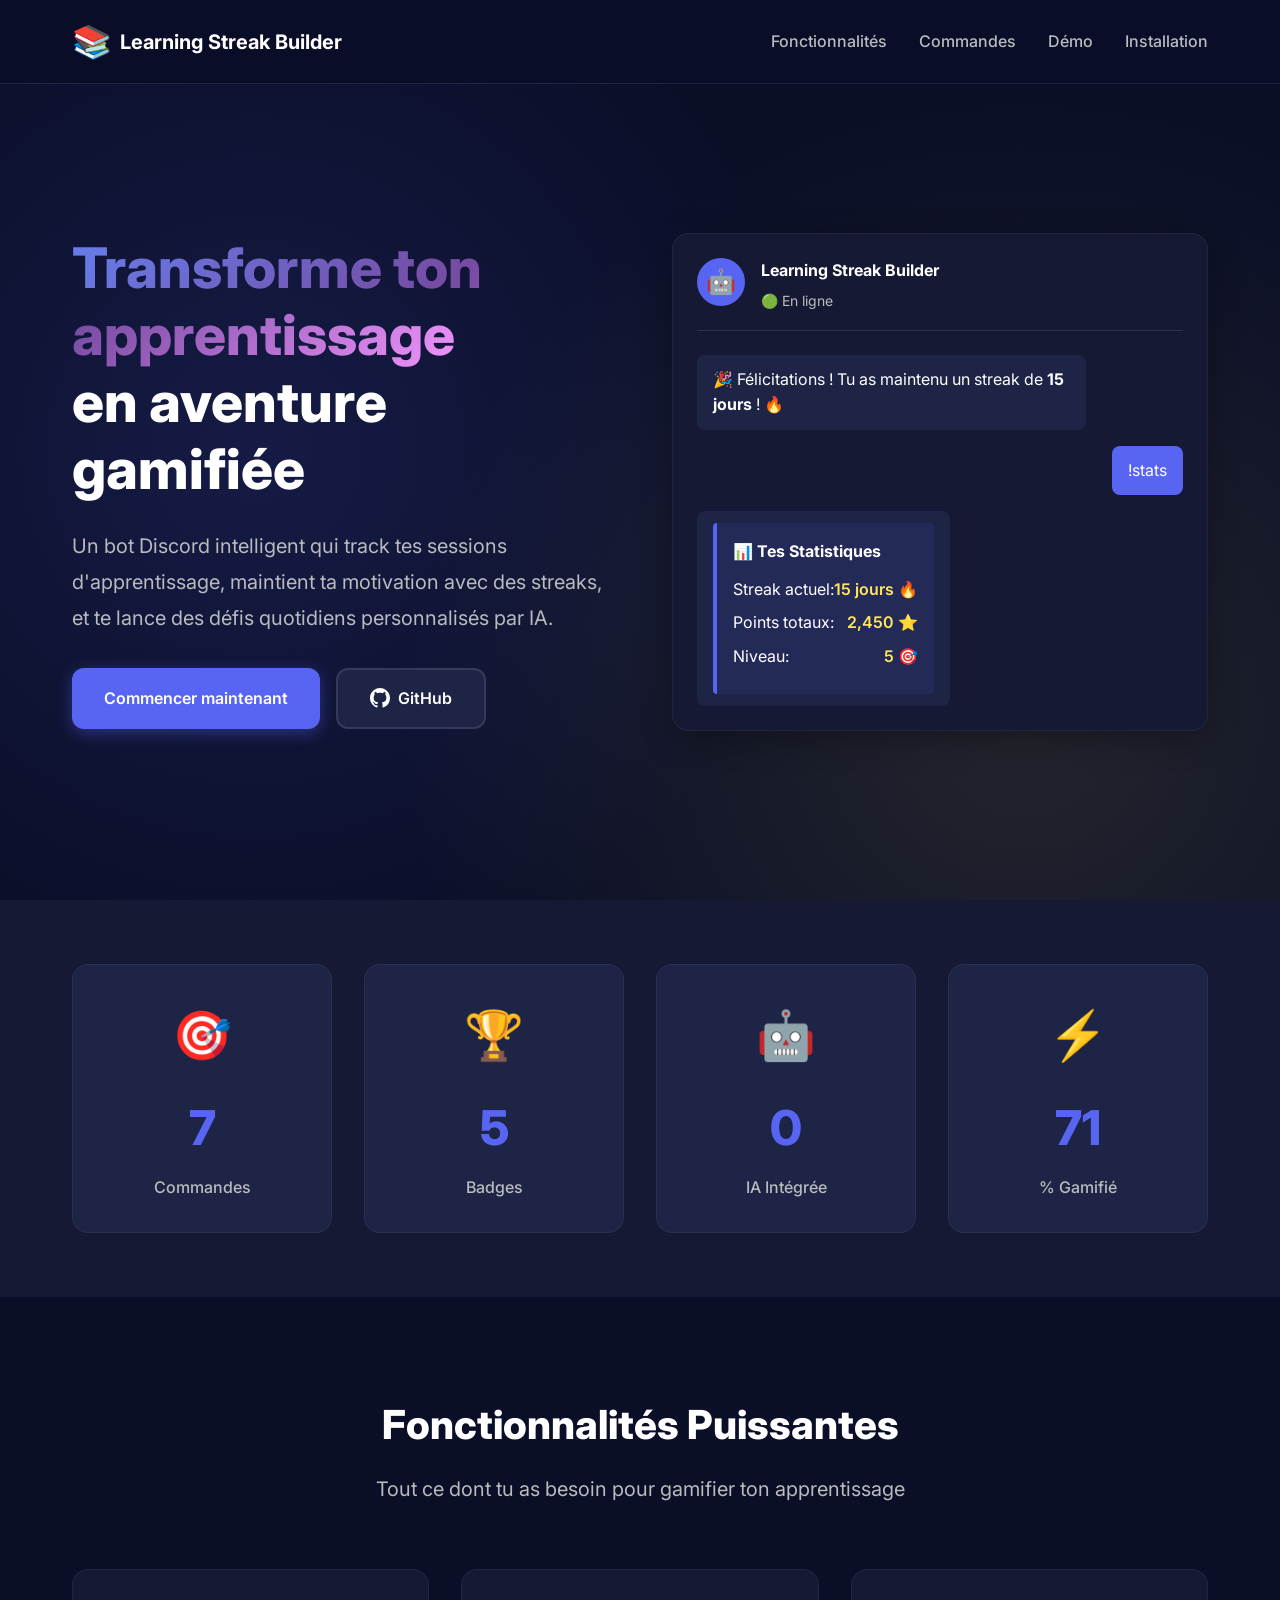
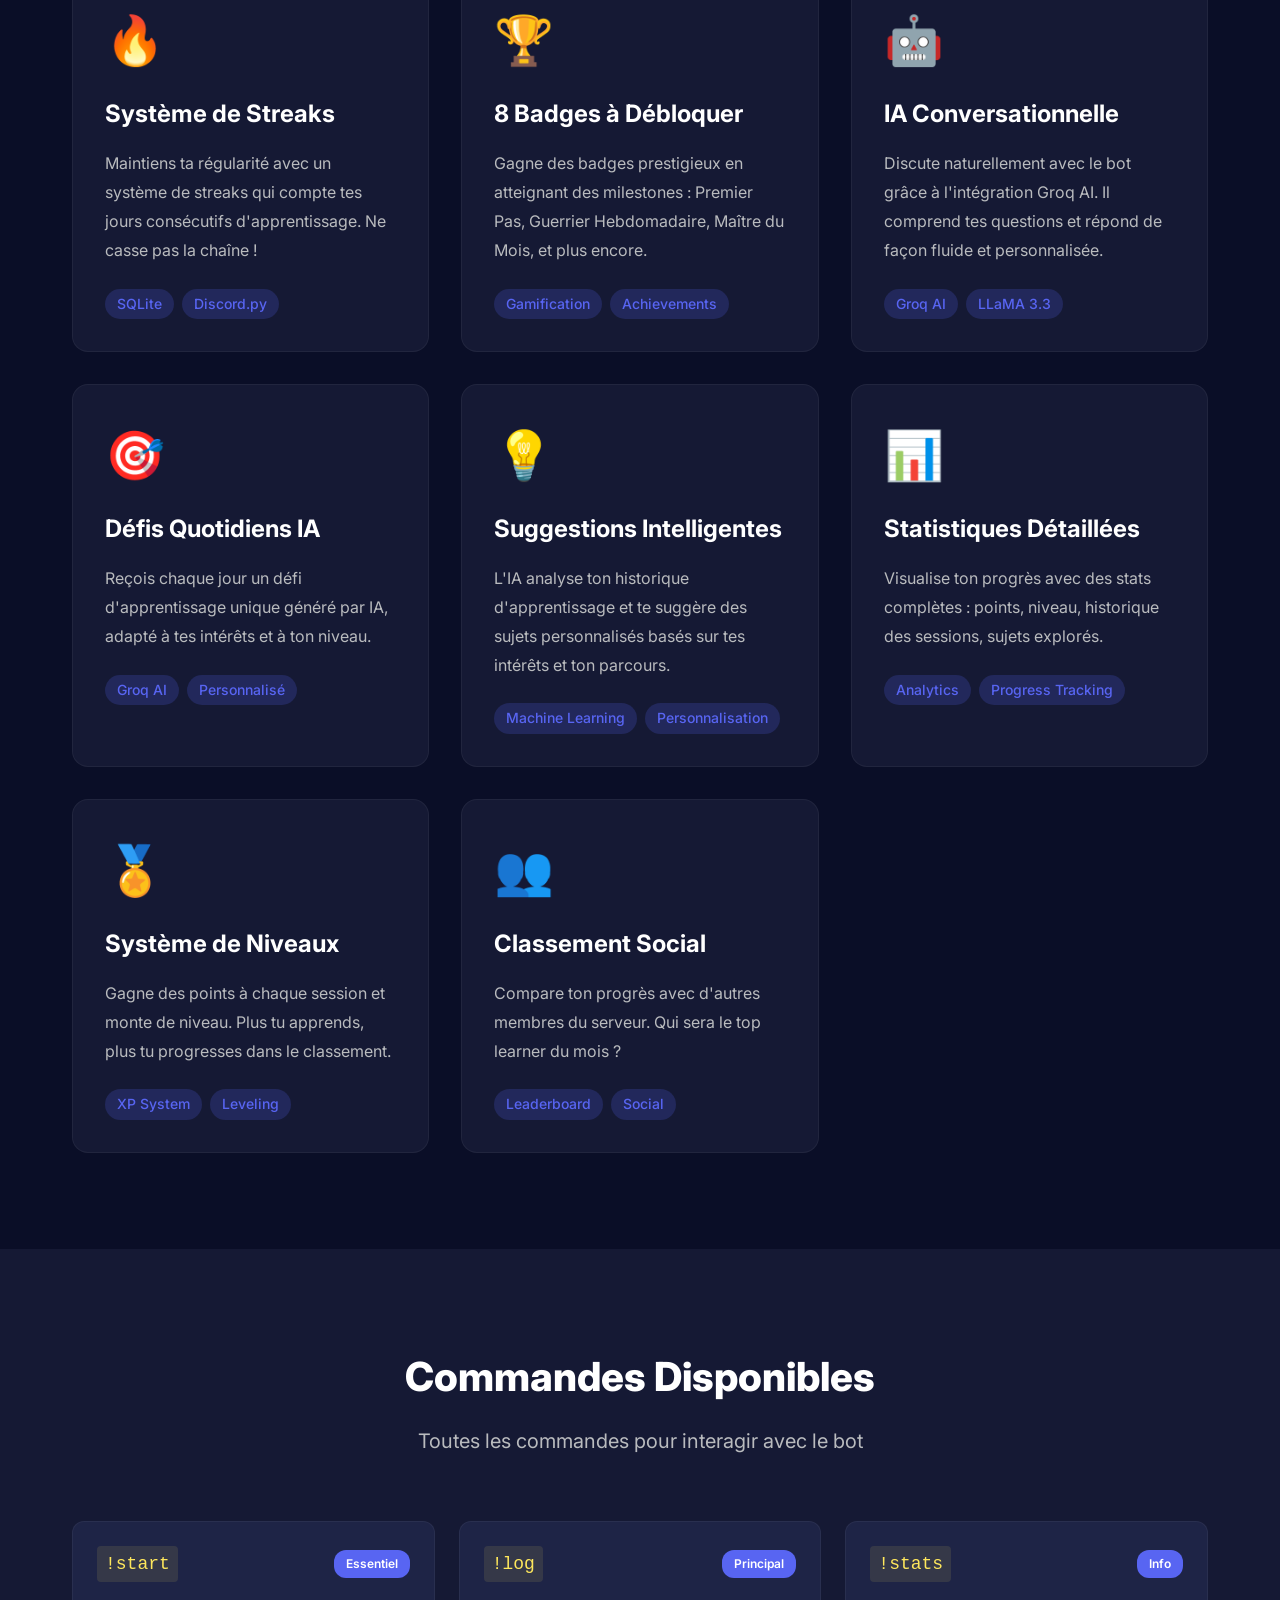
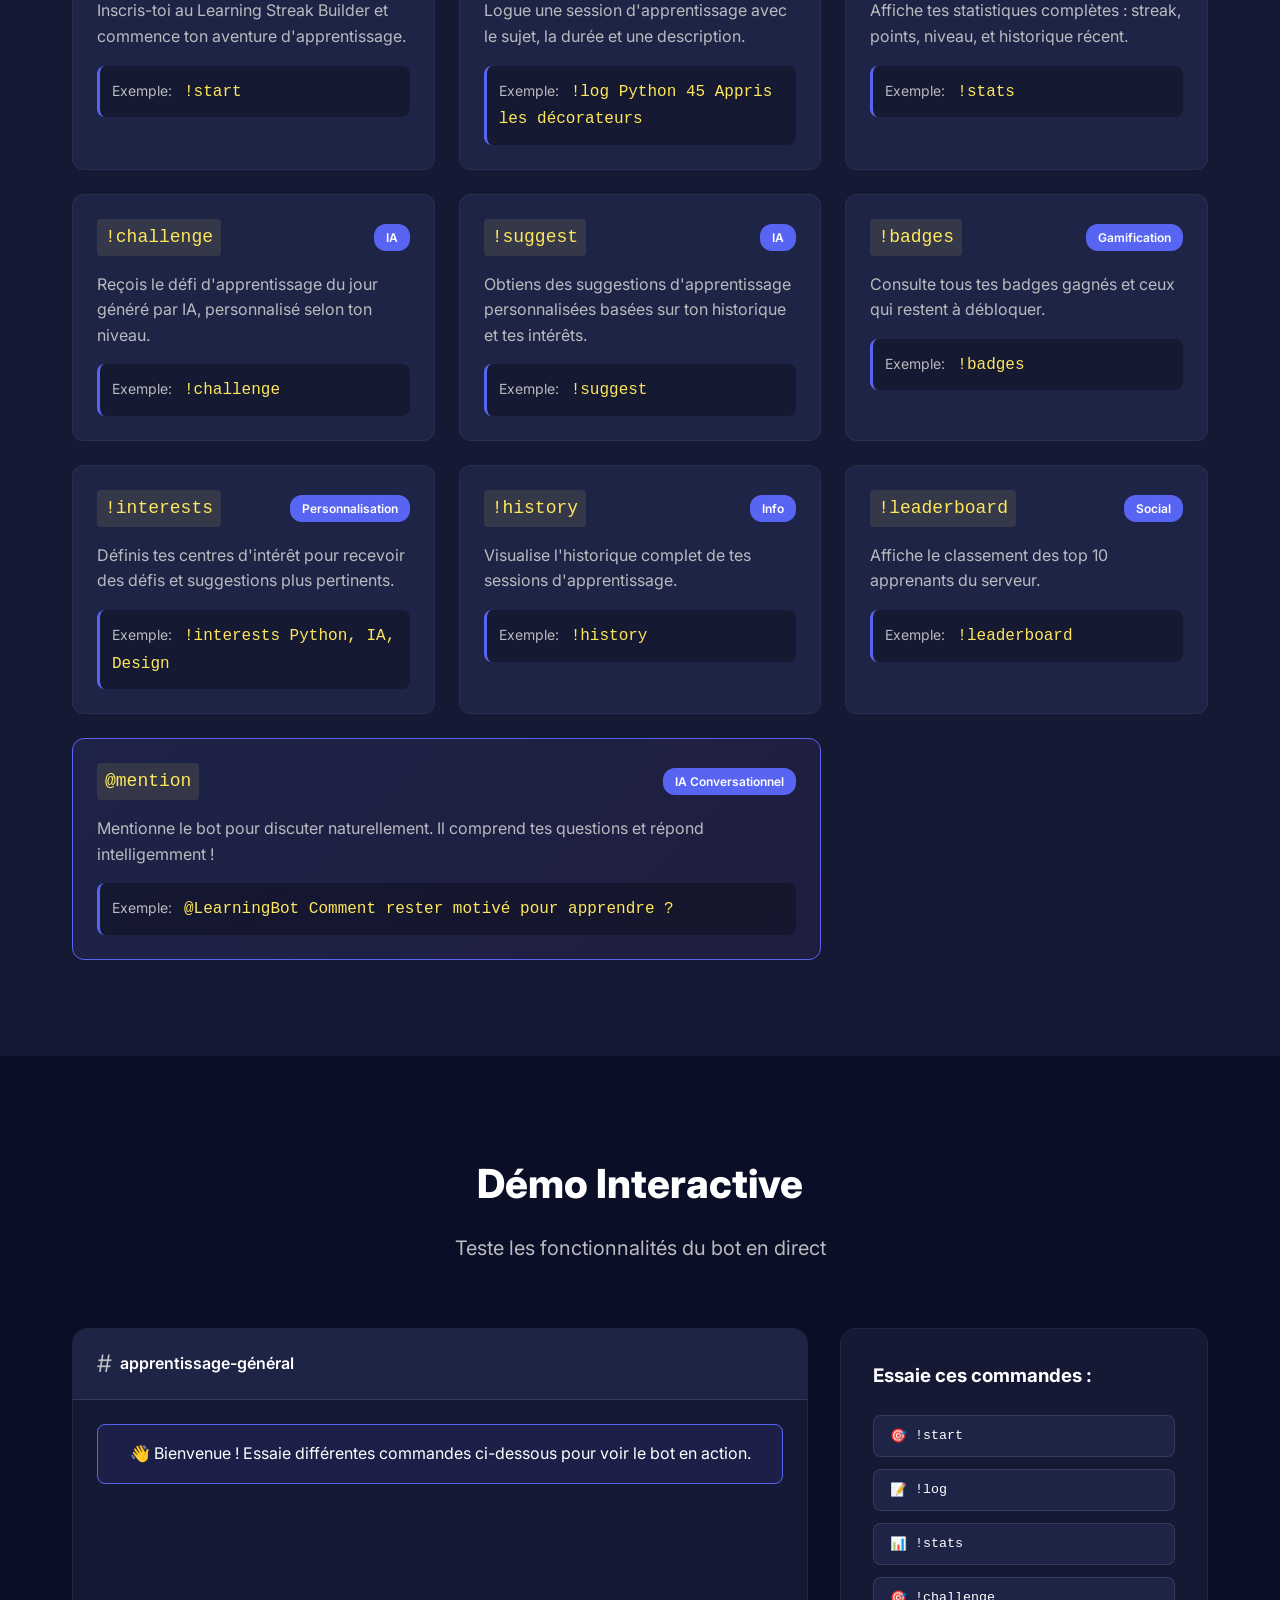
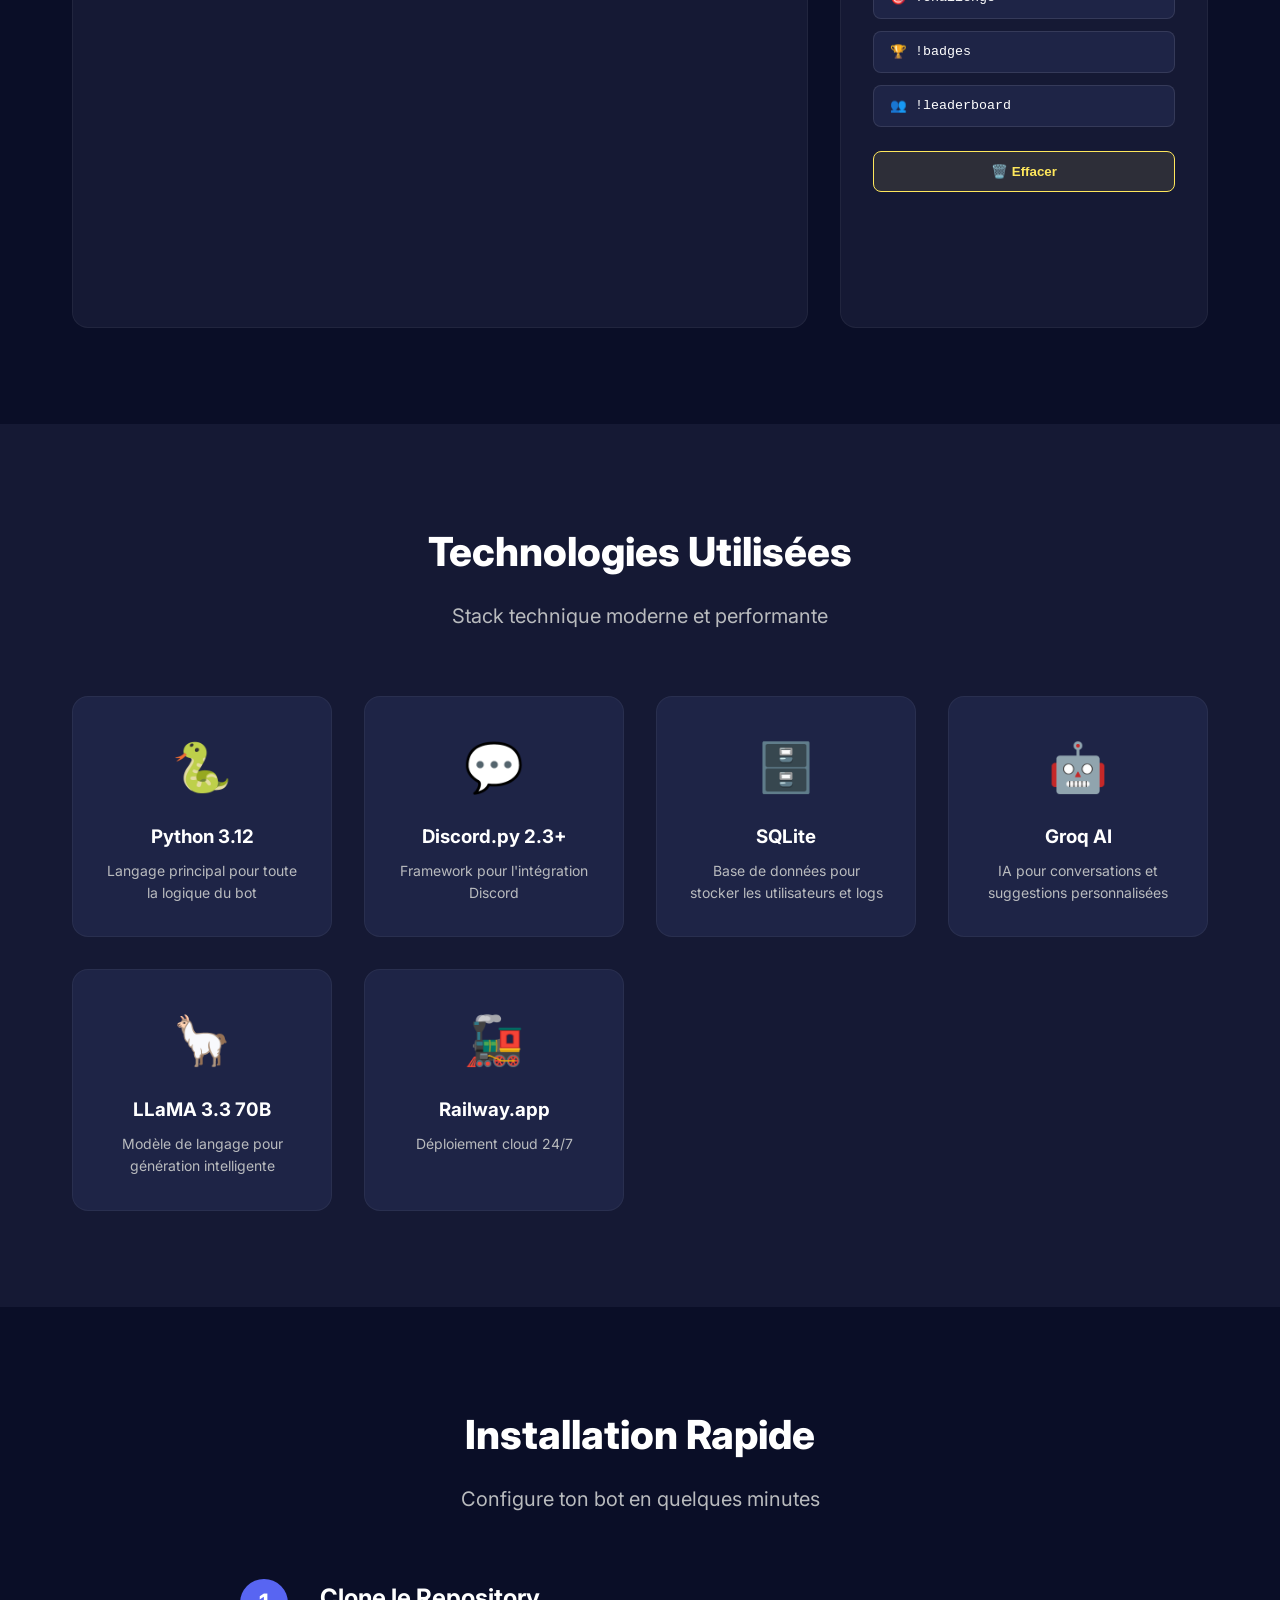
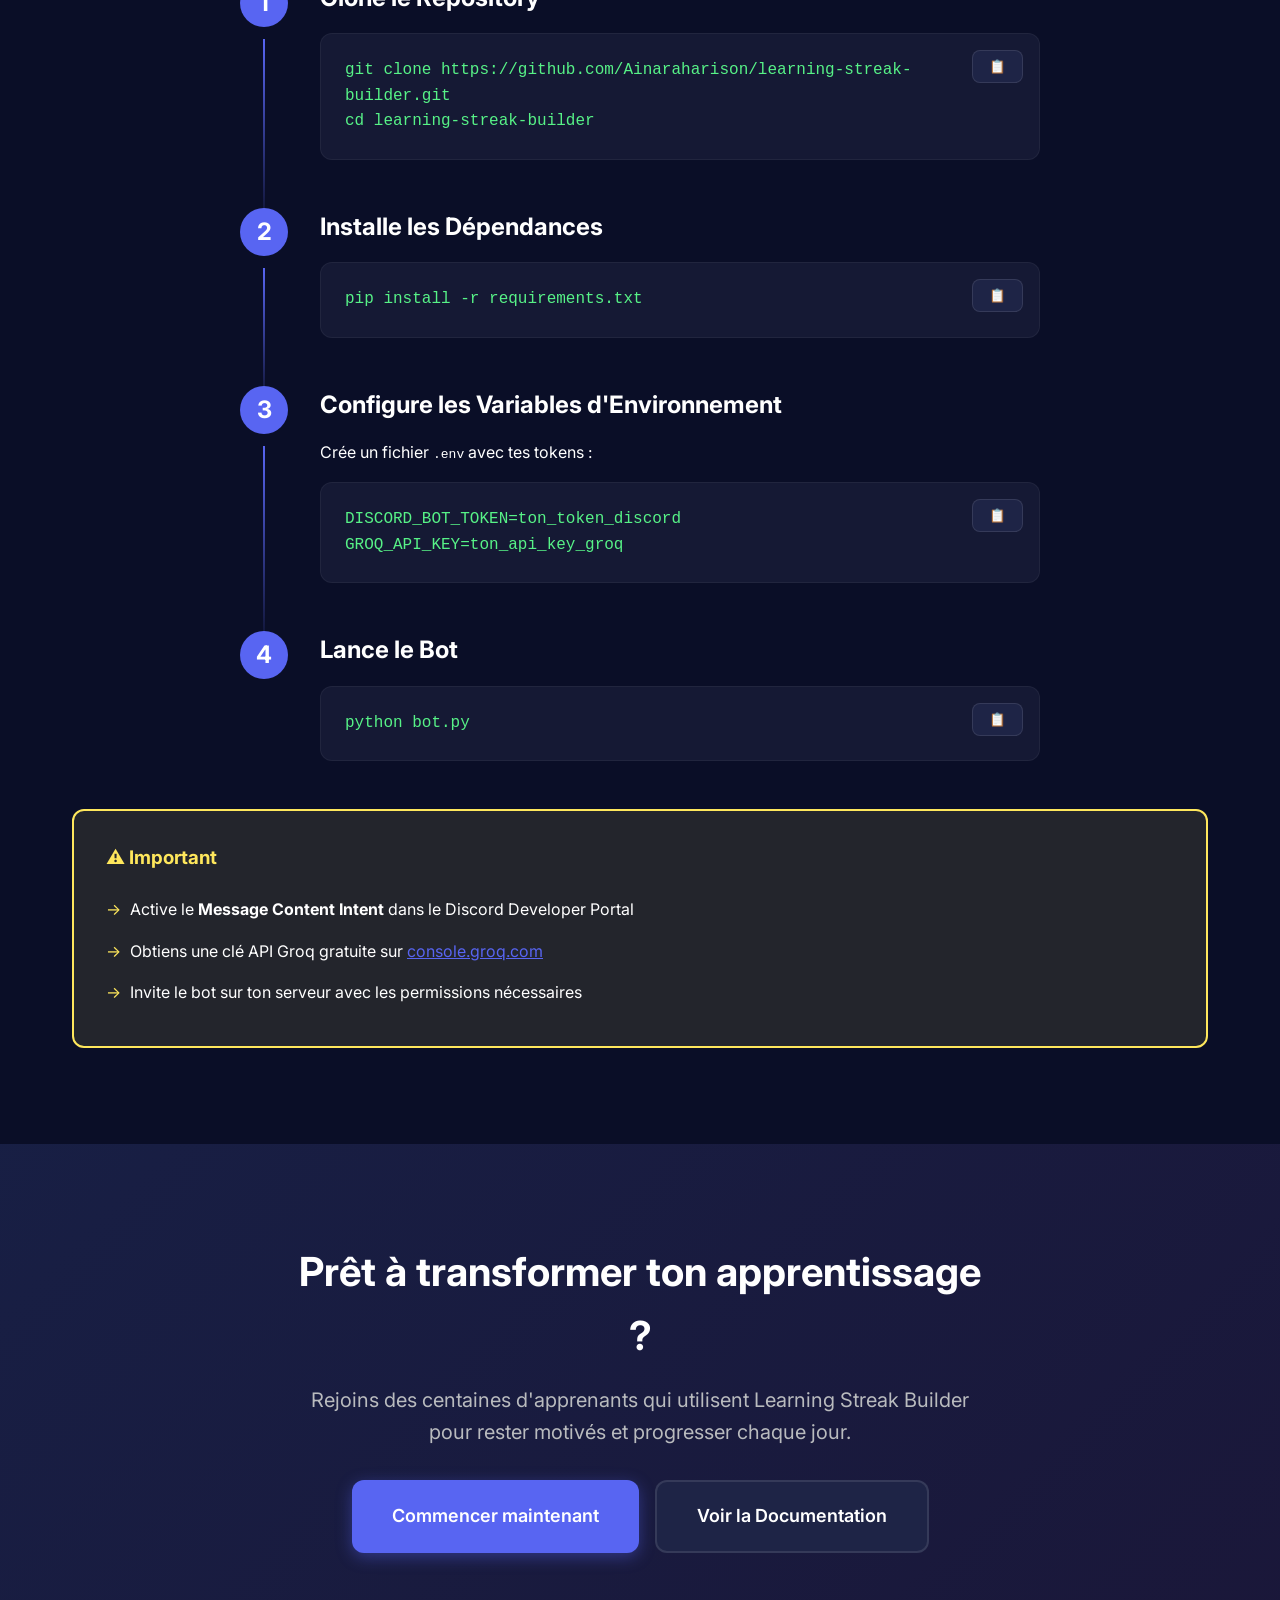
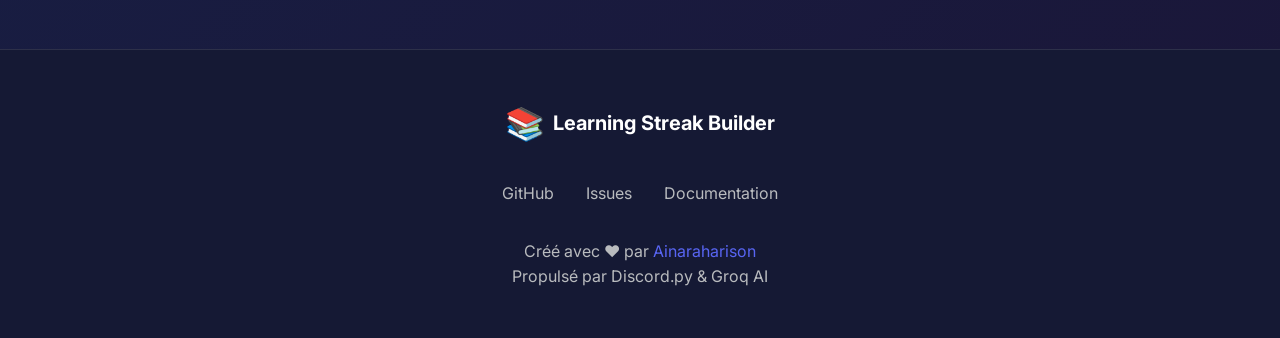
==== website/index.html @ 56025b4c "Add website showcase for Learning Streak Builder bot" ====
<!DOCTYPE html>
<html lang="fr">
<head>
    <meta charset="UTF-8">
    <meta name="viewport" content="width=device-width, initial-scale=1.0">
    <title>Learning Streak Builder - Bot Discord</title>
    <link rel="stylesheet" href="styles.css">
    <link rel="preconnect" href="https://fonts.googleapis.com">
    <link rel="preconnect" href="https://fonts.gstatic.com" crossorigin>
    <link href="https://fonts.googleapis.com/css2?family=Inter:wght@300;400;600;700;800&display=swap" rel="stylesheet">
</head>
<body>
    <!-- Navigation -->
    <nav class="navbar">
        <div class="container">
            <div class="nav-brand">
                <span class="logo">📚</span>
                <span class="brand-name">Learning Streak Builder</span>
            </div>
            <ul class="nav-links">
                <li><a href="#features">Fonctionnalités</a></li>
                <li><a href="#commands">Commandes</a></li>
                <li><a href="#demo">Démo</a></li>
                <li><a href="#setup">Installation</a></li>
            </ul>
        </div>
    </nav>

    <!-- Hero Section -->
    <section class="hero">
        <div class="container">
            <div class="hero-content">
                <h1 class="hero-title">
                    <span class="gradient-text">Transforme ton apprentissage</span>
                    <br>en aventure gamifiée
                </h1>
                <p class="hero-description">
                    Un bot Discord intelligent qui track tes sessions d'apprentissage, 
                    maintient ta motivation avec des streaks, et te lance des défis quotidiens personnalisés par IA.
                </p>
                <div class="hero-buttons">
                    <a href="#setup" class="btn btn-primary">Commencer maintenant</a>
                    <a href="https://github.com/Ainaraharison/learning-streak-builder" target="_blank" class="btn btn-secondary">
                        <svg width="20" height="20" viewBox="0 0 24 24" fill="currentColor">
                            <path d="M12 0C5.37 0 0 5.37 0 12c0 5.31 3.435 9.795 8.205 11.385.6.105.825-.255.825-.57 0-.285-.015-1.23-.015-2.235-3.015.555-3.795-.735-4.035-1.41-.135-.345-.72-1.41-1.23-1.695-.42-.225-1.02-.78-.015-.795.945-.015 1.62.87 1.845 1.23 1.08 1.815 2.805 1.305 3.495.99.105-.78.42-1.305.765-1.605-2.67-.3-5.46-1.335-5.46-5.925 0-1.305.465-2.385 1.23-3.225-.12-.3-.54-1.53.12-3.18 0 0 1.005-.315 3.3 1.23.96-.27 1.98-.405 3-.405s2.04.135 3 .405c2.295-1.56 3.3-1.23 3.3-1.23.66 1.65.24 2.88.12 3.18.765.84 1.23 1.905 1.23 3.225 0 4.605-2.805 5.625-5.475 5.925.435.375.81 1.095.81 2.22 0 1.605-.015 2.895-.015 3.3 0 .315.225.69.825.57A12.02 12.02 0 0024 12c0-6.63-5.37-12-12-12z"/>
                        </svg>
                        GitHub
                    </a>
                </div>
            </div>
            <div class="hero-visual">
                <div class="discord-card">
                    <div class="card-header">
                        <div class="bot-avatar">🤖</div>
                        <div class="bot-info">
                            <h3>Learning Streak Builder</h3>
                            <span class="status">🟢 En ligne</span>
                        </div>
                    </div>
                    <div class="card-body">
                        <div class="message bot-message">
                            <p>🎉 Félicitations ! Tu as maintenu un streak de <strong>15 jours</strong> ! 🔥</p>
                        </div>
                        <div class="message user-message">
                            <p>!stats</p>
                        </div>
                        <div class="message bot-message">
                            <div class="stats-embed">
                                <h4>📊 Tes Statistiques</h4>
                                <div class="stat-row">
                                    <span>Streak actuel:</span>
                                    <span class="stat-value">15 jours 🔥</span>
                                </div>
                                <div class="stat-row">
                                    <span>Points totaux:</span>
                                    <span class="stat-value">2,450 ⭐</span>
                                </div>
                                <div class="stat-row">
                                    <span>Niveau:</span>
                                    <span class="stat-value">5 🎯</span>
                                </div>
                            </div>
                        </div>
                    </div>
                </div>
            </div>
        </div>
    </section>

    <!-- Stats Section -->
    <section class="stats-section">
        <div class="container">
            <div class="stats-grid">
                <div class="stat-card">
                    <div class="stat-icon">🎯</div>
                    <div class="stat-number" data-target="10">0</div>
                    <div class="stat-label">Commandes</div>
                </div>
                <div class="stat-card">
                    <div class="stat-icon">🏆</div>
                    <div class="stat-number" data-target="8">0</div>
                    <div class="stat-label">Badges</div>
                </div>
                <div class="stat-card">
                    <div class="stat-icon">🤖</div>
                    <div class="stat-number" data-target="1">0</div>
                    <div class="stat-label">IA Intégrée</div>
                </div>
                <div class="stat-card">
                    <div class="stat-icon">⚡</div>
                    <div class="stat-number" data-target="100">0</div>
                    <div class="stat-label">% Gamifié</div>
                </div>
            </div>
        </div>
    </section>

    <!-- Features Section -->
    <section id="features" class="features-section">
        <div class="container">
            <div class="section-header">
                <h2 class="section-title">Fonctionnalités Puissantes</h2>
                <p class="section-description">Tout ce dont tu as besoin pour gamifier ton apprentissage</p>
            </div>
            
            <div class="features-grid">
                <div class="feature-card">
                    <div class="feature-icon">🔥</div>
                    <h3>Système de Streaks</h3>
                    <p>Maintiens ta régularité avec un système de streaks qui compte tes jours consécutifs d'apprentissage. Ne casse pas la chaîne !</p>
                    <div class="feature-tech">
                        <span class="tech-badge">SQLite</span>
                        <span class="tech-badge">Discord.py</span>
                    </div>
                </div>

                <div class="feature-card">
                    <div class="feature-icon">🏆</div>
                    <h3>8 Badges à Débloquer</h3>
                    <p>Gagne des badges prestigieux en atteignant des milestones : Premier Pas, Guerrier Hebdomadaire, Maître du Mois, et plus encore.</p>
                    <div class="feature-tech">
                        <span class="tech-badge">Gamification</span>
                        <span class="tech-badge">Achievements</span>
                    </div>
                </div>

                <div class="feature-card">
                    <div class="feature-icon">🤖</div>
                    <h3>IA Conversationnelle</h3>
                    <p>Discute naturellement avec le bot grâce à l'intégration Groq AI. Il comprend tes questions et répond de façon fluide et personnalisée.</p>
                    <div class="feature-tech">
                        <span class="tech-badge">Groq AI</span>
                        <span class="tech-badge">LLaMA 3.3</span>
                    </div>
                </div>

                <div class="feature-card">
                    <div class="feature-icon">🎯</div>
                    <h3>Défis Quotidiens IA</h3>
                    <p>Reçois chaque jour un défi d'apprentissage unique généré par IA, adapté à tes intérêts et à ton niveau.</p>
                    <div class="feature-tech">
                        <span class="tech-badge">Groq AI</span>
                        <span class="tech-badge">Personnalisé</span>
                    </div>
                </div>

                <div class="feature-card">
                    <div class="feature-icon">💡</div>
                    <h3>Suggestions Intelligentes</h3>
                    <p>L'IA analyse ton historique d'apprentissage et te suggère des sujets personnalisés basés sur tes intérêts et ton parcours.</p>
                    <div class="feature-tech">
                        <span class="tech-badge">Machine Learning</span>
                        <span class="tech-badge">Personnalisation</span>
                    </div>
                </div>

                <div class="feature-card">
                    <div class="feature-icon">📊</div>
                    <h3>Statistiques Détaillées</h3>
                    <p>Visualise ton progrès avec des stats complètes : points, niveau, historique des sessions, sujets explorés.</p>
                    <div class="feature-tech">
                        <span class="tech-badge">Analytics</span>
                        <span class="tech-badge">Progress Tracking</span>
                    </div>
                </div>

                <div class="feature-card">
                    <div class="feature-icon">🏅</div>
                    <h3>Système de Niveaux</h3>
                    <p>Gagne des points à chaque session et monte de niveau. Plus tu apprends, plus tu progresses dans le classement.</p>
                    <div class="feature-tech">
                        <span class="tech-badge">XP System</span>
                        <span class="tech-badge">Leveling</span>
                    </div>
                </div>

                <div class="feature-card">
                    <div class="feature-icon">👥</div>
                    <h3>Classement Social</h3>
                    <p>Compare ton progrès avec d'autres membres du serveur. Qui sera le top learner du mois ?</p>
                    <div class="feature-tech">
                        <span class="tech-badge">Leaderboard</span>
                        <span class="tech-badge">Social</span>
                    </div>
                </div>
            </div>
        </div>
    </section>

    <!-- Commands Section -->
    <section id="commands" class="commands-section">
        <div class="container">
            <div class="section-header">
                <h2 class="section-title">Commandes Disponibles</h2>
                <p class="section-description">Toutes les commandes pour interagir avec le bot</p>
            </div>

            <div class="commands-grid">
                <div class="command-card">
                    <div class="command-header">
                        <code class="command-name">!start</code>
                        <span class="command-badge">Essentiel</span>
                    </div>
                    <p class="command-description">Inscris-toi au Learning Streak Builder et commence ton aventure d'apprentissage.</p>
                    <div class="command-example">
                        <span class="example-label">Exemple:</span>
                        <code>!start</code>
                    </div>
                </div>

                <div class="command-card">
                    <div class="command-header">
                        <code class="command-name">!log</code>
                        <span class="command-badge">Principal</span>
                    </div>
                    <p class="command-description">Logue une session d'apprentissage avec le sujet, la durée et une description.</p>
                    <div class="command-example">
                        <span class="example-label">Exemple:</span>
                        <code>!log Python 45 Appris les décorateurs</code>
                    </div>
                </div>

                <div class="command-card">
                    <div class="command-header">
                        <code class="command-name">!stats</code>
                        <span class="command-badge">Info</span>
                    </div>
                    <p class="command-description">Affiche tes statistiques complètes : streak, points, niveau, et historique récent.</p>
                    <div class="command-example">
                        <span class="example-label">Exemple:</span>
                        <code>!stats</code>
                    </div>
                </div>

                <div class="command-card">
                    <div class="command-header">
                        <code class="command-name">!challenge</code>
                        <span class="command-badge">IA</span>
                    </div>
                    <p class="command-description">Reçois le défi d'apprentissage du jour généré par IA, personnalisé selon ton niveau.</p>
                    <div class="command-example">
                        <span class="example-label">Exemple:</span>
                        <code>!challenge</code>
                    </div>
                </div>

                <div class="command-card">
                    <div class="command-header">
                        <code class="command-name">!suggest</code>
                        <span class="command-badge">IA</span>
                    </div>
                    <p class="command-description">Obtiens des suggestions d'apprentissage personnalisées basées sur ton historique et tes intérêts.</p>
                    <div class="command-example">
                        <span class="example-label">Exemple:</span>
                        <code>!suggest</code>
                    </div>
                </div>

                <div class="command-card">
                    <div class="command-header">
                        <code class="command-name">!badges</code>
                        <span class="command-badge">Gamification</span>
                    </div>
                    <p class="command-description">Consulte tous tes badges gagnés et ceux qui restent à débloquer.</p>
                    <div class="command-example">
                        <span class="example-label">Exemple:</span>
                        <code>!badges</code>
                    </div>
                </div>

                <div class="command-card">
                    <div class="command-header">
                        <code class="command-name">!interests</code>
                        <span class="command-badge">Personnalisation</span>
                    </div>
                    <p class="command-description">Définis tes centres d'intérêt pour recevoir des défis et suggestions plus pertinents.</p>
                    <div class="command-example">
                        <span class="example-label">Exemple:</span>
                        <code>!interests Python, IA, Design</code>
                    </div>
                </div>

                <div class="command-card">
                    <div class="command-header">
                        <code class="command-name">!history</code>
                        <span class="command-badge">Info</span>
                    </div>
                    <p class="command-description">Visualise l'historique complet de tes sessions d'apprentissage.</p>
                    <div class="command-example">
                        <span class="example-label">Exemple:</span>
                        <code>!history</code>
                    </div>
                </div>

                <div class="command-card">
                    <div class="command-header">
                        <code class="command-name">!leaderboard</code>
                        <span class="command-badge">Social</span>
                    </div>
                    <p class="command-description">Affiche le classement des top 10 apprenants du serveur.</p>
                    <div class="command-example">
                        <span class="example-label">Exemple:</span>
                        <code>!leaderboard</code>
                    </div>
                </div>

                <div class="command-card conversation-card">
                    <div class="command-header">
                        <code class="command-name">@mention</code>
                        <span class="command-badge">IA Conversationnel</span>
                    </div>
                    <p class="command-description">Mentionne le bot pour discuter naturellement. Il comprend tes questions et répond intelligemment !</p>
                    <div class="command-example">
                        <span class="example-label">Exemple:</span>
                        <code>@LearningBot Comment rester motivé pour apprendre ?</code>
                    </div>
                </div>
            </div>
        </div>
    </section>

    <!-- Demo Section -->
    <section id="demo" class="demo-section">
        <div class="container">
            <div class="section-header">
                <h2 class="section-title">Démo Interactive</h2>
                <p class="section-description">Teste les fonctionnalités du bot en direct</p>
            </div>

            <div class="demo-container">
                <div class="demo-chat">
                    <div class="chat-header">
                        <div class="channel-info">
                            <span class="channel-icon">#</span>
                            <span class="channel-name">apprentissage-général</span>
                        </div>
                    </div>
                    <div class="chat-messages" id="chatMessages">
                        <div class="welcome-message">
                            <p>👋 Bienvenue ! Essaie différentes commandes ci-dessous pour voir le bot en action.</p>
                        </div>
                    </div>
                </div>

                <div class="demo-controls">
                    <h3>Essaie ces commandes :</h3>
                    <div class="demo-buttons">
                        <button class="demo-btn" onclick="sendDemoCommand('!start')">
                            <span>🎯</span> !start
                        </button>
                        <button class="demo-btn" onclick="sendDemoCommand('!log Python 30 Appris les classes')">
                            <span>📝</span> !log
                        </button>
                        <button class="demo-btn" onclick="sendDemoCommand('!stats')">
                            <span>📊</span> !stats
                        </button>
                        <button class="demo-btn" onclick="sendDemoCommand('!challenge')">
                            <span>🎯</span> !challenge
                        </button>
                        <button class="demo-btn" onclick="sendDemoCommand('!badges')">
                            <span>🏆</span> !badges
                        </button>
                        <button class="demo-btn" onclick="sendDemoCommand('!leaderboard')">
                            <span>👥</span> !leaderboard
                        </button>
                    </div>
                    <button class="clear-btn" onclick="clearDemo()">🗑️ Effacer</button>
                </div>
            </div>
        </div>
    </section>

    <!-- Tech Stack Section -->
    <section class="tech-section">
        <div class="container">
            <div class="section-header">
                <h2 class="section-title">Technologies Utilisées</h2>
                <p class="section-description">Stack technique moderne et performante</p>
            </div>

            <div class="tech-grid">
                <div class="tech-card">
                    <div class="tech-icon">🐍</div>
                    <h3>Python 3.12</h3>
                    <p>Langage principal pour toute la logique du bot</p>
                </div>

                <div class="tech-card">
                    <div class="tech-icon">💬</div>
                    <h3>Discord.py 2.3+</h3>
                    <p>Framework pour l'intégration Discord</p>
                </div>

                <div class="tech-card">
                    <div class="tech-icon">🗄️</div>
                    <h3>SQLite</h3>
                    <p>Base de données pour stocker les utilisateurs et logs</p>
                </div>

                <div class="tech-card">
                    <div class="tech-icon">🤖</div>
                    <h3>Groq AI</h3>
                    <p>IA pour conversations et suggestions personnalisées</p>
                </div>

                <div class="tech-card">
                    <div class="tech-icon">🦙</div>
                    <h3>LLaMA 3.3 70B</h3>
                    <p>Modèle de langage pour génération intelligente</p>
                </div>

                <div class="tech-card">
                    <div class="tech-icon">🚂</div>
                    <h3>Railway.app</h3>
                    <p>Déploiement cloud 24/7</p>
                </div>
            </div>
        </div>
    </section>

    <!-- Setup Section -->
    <section id="setup" class="setup-section">
        <div class="container">
            <div class="section-header">
                <h2 class="section-title">Installation Rapide</h2>
                <p class="section-description">Configure ton bot en quelques minutes</p>
            </div>

            <div class="setup-steps">
                <div class="step">
                    <div class="step-number">1</div>
                    <div class="step-content">
                        <h3>Clone le Repository</h3>
                        <div class="code-block">
                            <code>git clone https://github.com/Ainaraharison/learning-streak-builder.git
cd learning-streak-builder</code>
                            <button class="copy-btn" onclick="copyCode(this)">📋</button>
                        </div>
                    </div>
                </div>

                <div class="step">
                    <div class="step-number">2</div>
                    <div class="step-content">
                        <h3>Installe les Dépendances</h3>
                        <div class="code-block">
                            <code>pip install -r requirements.txt</code>
                            <button class="copy-btn" onclick="copyCode(this)">📋</button>
                        </div>
                    </div>
                </div>

                <div class="step">
                    <div class="step-number">3</div>
                    <div class="step-content">
                        <h3>Configure les Variables d'Environnement</h3>
                        <p>Crée un fichier <code>.env</code> avec tes tokens :</p>
                        <div class="code-block">
                            <code>DISCORD_BOT_TOKEN=ton_token_discord
GROQ_API_KEY=ton_api_key_groq</code>
                            <button class="copy-btn" onclick="copyCode(this)">📋</button>
                        </div>
                    </div>
                </div>

                <div class="step">
                    <div class="step-number">4</div>
                    <div class="step-content">
                        <h3>Lance le Bot</h3>
                        <div class="code-block">
                            <code>python bot.py</code>
                            <button class="copy-btn" onclick="copyCode(this)">📋</button>
                        </div>
                    </div>
                </div>
            </div>

            <div class="setup-note">
                <h3>⚠️ Important</h3>
                <ul>
                    <li>Active le <strong>Message Content Intent</strong> dans le Discord Developer Portal</li>
                    <li>Obtiens une clé API Groq gratuite sur <a href="https://console.groq.com" target="_blank">console.groq.com</a></li>
                    <li>Invite le bot sur ton serveur avec les permissions nécessaires</li>
                </ul>
            </div>
        </div>
    </section>

    <!-- CTA Section -->
    <section class="cta-section">
        <div class="container">
            <div class="cta-content">
                <h2>Prêt à transformer ton apprentissage ?</h2>
                <p>Rejoins des centaines d'apprenants qui utilisent Learning Streak Builder pour rester motivés et progresser chaque jour.</p>
                <div class="cta-buttons">
                    <a href="https://github.com/Ainaraharison/learning-streak-builder" target="_blank" class="btn btn-primary btn-large">
                        Commencer maintenant
                    </a>
                    <a href="https://github.com/Ainaraharison/learning-streak-builder#readme" target="_blank" class="btn btn-secondary btn-large">
                        Voir la Documentation
                    </a>
                </div>
            </div>
        </div>
    </section>

    <!-- Footer -->
    <footer class="footer">
        <div class="container">
            <div class="footer-content">
                <div class="footer-brand">
                    <span class="logo">📚</span>
                    <span class="brand-name">Learning Streak Builder</span>
                </div>
                <div class="footer-links">
                    <a href="https://github.com/Ainaraharison/learning-streak-builder" target="_blank">GitHub</a>
                    <a href="https://github.com/Ainaraharison/learning-streak-builder/issues" target="_blank">Issues</a>
                    <a href="https://github.com/Ainaraharison/learning-streak-builder#readme" target="_blank">Documentation</a>
                </div>
                <div class="footer-credit">
                    <p>Créé avec ❤️ par <a href="https://github.com/Ainaraharison" target="_blank">Ainaraharison</a></p>
                    <p>Propulsé par Discord.py & Groq AI</p>
                </div>
            </div>
        </div>
    </footer>

    <script src="script.js"></script>
</body>
</html>
---- website/styles.css ----
/* Reset & Base Styles */
* {
    margin: 0;
    padding: 0;
    box-sizing: border-box;
}

:root {
    --primary: #5865F2;
    --primary-dark: #4752C4;
    --secondary: #57F287;
    --background: #0A0E27;
    --surface: #151934;
    --surface-light: #1E2446;
    --text: #FFFFFF;
    --text-secondary: #B9BBBE;
    --accent: #FEE75C;
    --gradient-1: linear-gradient(135deg, #667eea 0%, #764ba2 100%);
    --gradient-2: linear-gradient(135deg, #f093fb 0%, #f5576c 100%);
    --gradient-3: linear-gradient(135deg, #4facfe 0%, #00f2fe 100%);
    --shadow: 0 8px 32px rgba(0, 0, 0, 0.3);
    --shadow-hover: 0 12px 48px rgba(0, 0, 0, 0.4);
}

body {
    font-family: 'Inter', -apple-system, BlinkMacSystemFont, 'Segoe UI', sans-serif;
    background: var(--background);
    color: var(--text);
    line-height: 1.6;
    overflow-x: hidden;
}

.container {
    max-width: 1200px;
    margin: 0 auto;
    padding: 0 2rem;
}

/* Navigation */
.navbar {
    position: fixed;
    top: 0;
    width: 100%;
    background: rgba(10, 14, 39, 0.95);
    backdrop-filter: blur(10px);
    z-index: 1000;
    border-bottom: 1px solid rgba(255, 255, 255, 0.1);
}

.navbar .container {
    display: flex;
    justify-content: space-between;
    align-items: center;
    padding: 1rem 2rem;
}

.nav-brand {
    display: flex;
    align-items: center;
    gap: 0.5rem;
    font-weight: 700;
    font-size: 1.25rem;
}

.logo {
    font-size: 2rem;
}

.nav-links {
    display: flex;
    gap: 2rem;
    list-style: none;
}

.nav-links a {
    color: var(--text-secondary);
    text-decoration: none;
    font-weight: 500;
    transition: color 0.3s;
}

.nav-links a:hover {
    color: var(--primary);
}

/* Hero Section */
.hero {
    padding: 8rem 0 4rem;
    min-height: 100vh;
    display: flex;
    align-items: center;
    position: relative;
    overflow: hidden;
}

.hero::before {
    content: '';
    position: absolute;
    top: 0;
    left: 0;
    right: 0;
    bottom: 0;
    background: radial-gradient(circle at 20% 50%, rgba(88, 101, 242, 0.15) 0%, transparent 50%),
                radial-gradient(circle at 80% 80%, rgba(254, 231, 92, 0.1) 0%, transparent 50%);
    z-index: 0;
}

.hero .container {
    display: grid;
    grid-template-columns: 1fr 1fr;
    gap: 4rem;
    align-items: center;
    position: relative;
    z-index: 1;
}

.hero-title {
    font-size: 3.5rem;
    font-weight: 800;
    line-height: 1.2;
    margin-bottom: 1.5rem;
}

.gradient-text {
    background: linear-gradient(135deg, #667eea 0%, #764ba2 50%, #f093fb 100%);
    -webkit-background-clip: text;
    -webkit-text-fill-color: transparent;
    background-clip: text;
}

.hero-description {
    font-size: 1.25rem;
    color: var(--text-secondary);
    margin-bottom: 2rem;
    line-height: 1.8;
}

.hero-buttons {
    display: flex;
    gap: 1rem;
}

.btn {
    padding: 1rem 2rem;
    border-radius: 12px;
    font-weight: 600;
    text-decoration: none;
    transition: all 0.3s;
    display: inline-flex;
    align-items: center;
    gap: 0.5rem;
}

.btn-primary {
    background: var(--primary);
    color: white;
    box-shadow: 0 4px 16px rgba(88, 101, 242, 0.4);
}

.btn-primary:hover {
    background: var(--primary-dark);
    transform: translateY(-2px);
    box-shadow: 0 6px 20px rgba(88, 101, 242, 0.6);
}

.btn-secondary {
    background: var(--surface-light);
    color: var(--text);
    border: 2px solid rgba(255, 255, 255, 0.1);
}

.btn-secondary:hover {
    border-color: var(--primary);
    transform: translateY(-2px);
}

.btn-large {
    padding: 1.25rem 2.5rem;
    font-size: 1.125rem;
}

/* Discord Card */
.discord-card {
    background: var(--surface);
    border-radius: 16px;
    padding: 1.5rem;
    box-shadow: var(--shadow);
    border: 1px solid rgba(255, 255, 255, 0.05);
}

.card-header {
    display: flex;
    gap: 1rem;
    margin-bottom: 1.5rem;
    padding-bottom: 1rem;
    border-bottom: 1px solid rgba(255, 255, 255, 0.1);
}

.bot-avatar {
    width: 48px;
    height: 48px;
    background: var(--primary);
    border-radius: 50%;
    display: flex;
    align-items: center;
    justify-content: center;
    font-size: 1.5rem;
}

.bot-info h3 {
    font-size: 1rem;
    margin-bottom: 0.25rem;
}

.status {
    font-size: 0.875rem;
    color: var(--text-secondary);
}

.card-body {
    display: flex;
    flex-direction: column;
    gap: 1rem;
}

.message {
    padding: 0.75rem 1rem;
    border-radius: 8px;
    max-width: 80%;
}

.bot-message {
    background: var(--surface-light);
    align-self: flex-start;
}

.user-message {
    background: var(--primary);
    align-self: flex-end;
}

.stats-embed {
    background: rgba(88, 101, 242, 0.1);
    border-left: 4px solid var(--primary);
    padding: 1rem;
    border-radius: 4px;
}

.stats-embed h4 {
    margin-bottom: 0.75rem;
}

.stat-row {
    display: flex;
    justify-content: space-between;
    margin-bottom: 0.5rem;
}

.stat-value {
    font-weight: 600;
    color: var(--accent);
}

/* Stats Section */
.stats-section {
    padding: 4rem 0;
    background: var(--surface);
}

.stats-grid {
    display: grid;
    grid-template-columns: repeat(4, 1fr);
    gap: 2rem;
}

.stat-card {
    text-align: center;
    padding: 2rem;
    background: var(--surface-light);
    border-radius: 16px;
    border: 1px solid rgba(255, 255, 255, 0.05);
}

.stat-icon {
    font-size: 3rem;
    margin-bottom: 1rem;
}

.stat-number {
    font-size: 3rem;
    font-weight: 800;
    color: var(--primary);
    margin-bottom: 0.5rem;
}

.stat-label {
    color: var(--text-secondary);
    font-weight: 500;
}

/* Features Section */
.features-section {
    padding: 6rem 0;
}

.section-header {
    text-align: center;
    margin-bottom: 4rem;
}

.section-title {
    font-size: 2.5rem;
    font-weight: 800;
    margin-bottom: 1rem;
}

.section-description {
    font-size: 1.25rem;
    color: var(--text-secondary);
}

.features-grid {
    display: grid;
    grid-template-columns: repeat(auto-fit, minmax(350px, 1fr));
    gap: 2rem;
}

.feature-card {
    background: var(--surface);
    padding: 2rem;
    border-radius: 16px;
    border: 1px solid rgba(255, 255, 255, 0.05);
    transition: all 0.3s;
}

.feature-card:hover {
    transform: translateY(-4px);
    box-shadow: var(--shadow-hover);
    border-color: var(--primary);
}

.feature-icon {
    font-size: 3rem;
    margin-bottom: 1rem;
}

.feature-card h3 {
    font-size: 1.5rem;
    margin-bottom: 1rem;
}

.feature-card p {
    color: var(--text-secondary);
    margin-bottom: 1.5rem;
    line-height: 1.8;
}

.feature-tech {
    display: flex;
    gap: 0.5rem;
    flex-wrap: wrap;
}

.tech-badge {
    background: rgba(88, 101, 242, 0.2);
    color: var(--primary);
    padding: 0.25rem 0.75rem;
    border-radius: 20px;
    font-size: 0.875rem;
    font-weight: 500;
}

/* Commands Section */
.commands-section {
    padding: 6rem 0;
    background: var(--surface);
}

.commands-grid {
    display: grid;
    grid-template-columns: repeat(auto-fit, minmax(300px, 1fr));
    gap: 1.5rem;
}

.command-card {
    background: var(--surface-light);
    padding: 1.5rem;
    border-radius: 12px;
    border: 1px solid rgba(255, 255, 255, 0.05);
    transition: all 0.3s;
}

.command-card:hover {
    border-color: var(--primary);
    transform: translateY(-2px);
}

.command-header {
    display: flex;
    justify-content: space-between;
    align-items: center;
    margin-bottom: 1rem;
}

.command-name {
    font-family: 'Courier New', monospace;
    font-size: 1.125rem;
    color: var(--accent);
    background: rgba(254, 231, 92, 0.1);
    padding: 0.25rem 0.5rem;
    border-radius: 4px;
}

.command-badge {
    background: var(--primary);
    color: white;
    padding: 0.25rem 0.75rem;
    border-radius: 12px;
    font-size: 0.75rem;
    font-weight: 600;
}

.command-description {
    color: var(--text-secondary);
    margin-bottom: 1rem;
    line-height: 1.6;
}

.command-example {
    background: rgba(0, 0, 0, 0.3);
    padding: 0.75rem;
    border-radius: 8px;
    border-left: 3px solid var(--primary);
}

.example-label {
    color: var(--text-secondary);
    font-size: 0.875rem;
    margin-right: 0.5rem;
}

.command-example code {
    color: var(--accent);
    font-family: 'Courier New', monospace;
}

.conversation-card {
    grid-column: span 2;
    background: linear-gradient(135deg, rgba(102, 126, 234, 0.1) 0%, rgba(118, 75, 162, 0.1) 100%);
    border-color: var(--primary);
}

/* Demo Section */
.demo-section {
    padding: 6rem 0;
}

.demo-container {
    display: grid;
    grid-template-columns: 2fr 1fr;
    gap: 2rem;
    margin-top: 3rem;
}

.demo-chat {
    background: var(--surface);
    border-radius: 16px;
    overflow: hidden;
    border: 1px solid rgba(255, 255, 255, 0.05);
    height: 600px;
    display: flex;
    flex-direction: column;
}

.chat-header {
    background: var(--surface-light);
    padding: 1rem 1.5rem;
    border-bottom: 1px solid rgba(255, 255, 255, 0.1);
}

.channel-info {
    display: flex;
    align-items: center;
    gap: 0.5rem;
}

.channel-icon {
    font-size: 1.5rem;
    color: var(--text-secondary);
}

.channel-name {
    font-weight: 600;
}

.chat-messages {
    flex: 1;
    padding: 1.5rem;
    overflow-y: auto;
    display: flex;
    flex-direction: column;
    gap: 1rem;
}

.welcome-message {
    background: rgba(88, 101, 242, 0.1);
    border: 1px solid var(--primary);
    border-radius: 8px;
    padding: 1rem;
    text-align: center;
}

.demo-user-message {
    background: var(--primary);
    padding: 0.75rem 1rem;
    border-radius: 8px;
    align-self: flex-end;
    max-width: 80%;
}

.demo-bot-message {
    background: var(--surface-light);
    padding: 1rem;
    border-radius: 8px;
    align-self: flex-start;
    max-width: 90%;
    border-left: 3px solid var(--primary);
}

.demo-controls {
    background: var(--surface);
    padding: 2rem;
    border-radius: 16px;
    border: 1px solid rgba(255, 255, 255, 0.05);
}

.demo-controls h3 {
    margin-bottom: 1.5rem;
}

.demo-buttons {
    display: flex;
    flex-direction: column;
    gap: 0.75rem;
    margin-bottom: 1.5rem;
}

.demo-btn {
    background: var(--surface-light);
    border: 1px solid rgba(255, 255, 255, 0.1);
    color: var(--text);
    padding: 0.75rem 1rem;
    border-radius: 8px;
    cursor: pointer;
    font-family: 'Courier New', monospace;
    transition: all 0.3s;
    display: flex;
    align-items: center;
    gap: 0.5rem;
}

.demo-btn:hover {
    background: var(--primary);
    border-color: var(--primary);
    transform: translateX(4px);
}

.clear-btn {
    width: 100%;
    background: rgba(254, 231, 92, 0.1);
    border: 1px solid var(--accent);
    color: var(--accent);
    padding: 0.75rem;
    border-radius: 8px;
    cursor: pointer;
    font-weight: 600;
    transition: all 0.3s;
}

.clear-btn:hover {
    background: var(--accent);
    color: var(--background);
}

/* Tech Section */
.tech-section {
    padding: 6rem 0;
    background: var(--surface);
}

.tech-grid {
    display: grid;
    grid-template-columns: repeat(auto-fit, minmax(250px, 1fr));
    gap: 2rem;
}

.tech-card {
    text-align: center;
    padding: 2rem;
    background: var(--surface-light);
    border-radius: 16px;
    border: 1px solid rgba(255, 255, 255, 0.05);
    transition: all 0.3s;
}

.tech-card:hover {
    transform: translateY(-4px);
    border-color: var(--primary);
}

.tech-icon {
    font-size: 3rem;
    margin-bottom: 1rem;
}

.tech-card h3 {
    margin-bottom: 0.5rem;
}

.tech-card p {
    color: var(--text-secondary);
    font-size: 0.875rem;
}

/* Setup Section */
.setup-section {
    padding: 6rem 0;
}

.setup-steps {
    max-width: 800px;
    margin: 0 auto;
}

.step {
    display: flex;
    gap: 2rem;
    margin-bottom: 3rem;
    position: relative;
}

.step:not(:last-child)::after {
    content: '';
    position: absolute;
    left: 23px;
    top: 60px;
    width: 2px;
    height: calc(100% + 12px);
    background: linear-gradient(180deg, var(--primary) 0%, transparent 100%);
}

.step-number {
    width: 48px;
    height: 48px;
    background: var(--primary);
    border-radius: 50%;
    display: flex;
    align-items: center;
    justify-content: center;
    font-size: 1.5rem;
    font-weight: 700;
    flex-shrink: 0;
}

.step-content {
    flex: 1;
}

.step-content h3 {
    font-size: 1.5rem;
    margin-bottom: 1rem;
}

.code-block {
    background: var(--surface);
    padding: 1.5rem;
    border-radius: 12px;
    border: 1px solid rgba(255, 255, 255, 0.05);
    margin-top: 1rem;
    position: relative;
}

.code-block code {
    font-family: 'Courier New', monospace;
    color: var(--secondary);
    white-space: pre-wrap;
    display: block;
}

.copy-btn {
    position: absolute;
    top: 1rem;
    right: 1rem;
    background: var(--surface-light);
    border: 1px solid rgba(255, 255, 255, 0.1);
    color: var(--text);
    padding: 0.5rem 1rem;
    border-radius: 8px;
    cursor: pointer;
    transition: all 0.3s;
}

.copy-btn:hover {
    background: var(--primary);
}

.setup-note {
    background: rgba(254, 231, 92, 0.1);
    border: 2px solid var(--accent);
    border-radius: 12px;
    padding: 2rem;
    margin-top: 3rem;
}

.setup-note h3 {
    margin-bottom: 1rem;
    color: var(--accent);
}

.setup-note ul {
    list-style: none;
    padding-left: 0;
}

.setup-note li {
    padding: 0.5rem 0;
    padding-left: 1.5rem;
    position: relative;
}

.setup-note li::before {
    content: '→';
    position: absolute;
    left: 0;
    color: var(--accent);
}

.setup-note a {
    color: var(--primary);
    text-decoration: underline;
}

/* CTA Section */
.cta-section {
    padding: 6rem 0;
    background: linear-gradient(135deg, rgba(102, 126, 234, 0.15) 0%, rgba(118, 75, 162, 0.15) 100%);
}

.cta-content {
    text-align: center;
    max-width: 700px;
    margin: 0 auto;
}

.cta-content h2 {
    font-size: 2.5rem;
    margin-bottom: 1rem;
}

.cta-content p {
    font-size: 1.25rem;
    color: var(--text-secondary);
    margin-bottom: 2rem;
}

.cta-buttons {
    display: flex;
    gap: 1rem;
    justify-content: center;
}

/* Footer */
.footer {
    padding: 3rem 0;
    background: var(--surface);
    border-top: 1px solid rgba(255, 255, 255, 0.1);
}

.footer-content {
    display: flex;
    flex-direction: column;
    align-items: center;
    gap: 2rem;
    text-align: center;
}

.footer-brand {
    display: flex;
    align-items: center;
    gap: 0.5rem;
    font-weight: 700;
    font-size: 1.25rem;
}

.footer-links {
    display: flex;
    gap: 2rem;
}

.footer-links a {
    color: var(--text-secondary);
    text-decoration: none;
    transition: color 0.3s;
}

.footer-links a:hover {
    color: var(--primary);
}

.footer-credit {
    color: var(--text-secondary);
}

.footer-credit a {
    color: var(--primary);
    text-decoration: none;
}

.footer-credit a:hover {
    text-decoration: underline;
}

/* Responsive */
@media (max-width: 968px) {
    .hero .container {
        grid-template-columns: 1fr;
    }
    
    .hero-title {
        font-size: 2.5rem;
    }
    
    .stats-grid {
        grid-template-columns: repeat(2, 1fr);
    }
    
    .features-grid,
    .commands-grid {
        grid-template-columns: 1fr;
    }
    
    .conversation-card {
        grid-column: span 1;
    }
    
    .demo-container {
        grid-template-columns: 1fr;
    }
    
    .nav-links {
        display: none;
    }
}

@media (max-width: 640px) {
    .hero-title {
        font-size: 2rem;
    }
    
    .hero-description {
        font-size: 1rem;
    }
    
    .hero-buttons {
        flex-direction: column;
    }
    
    .stats-grid {
        grid-template-columns: 1fr;
    }
    
    .cta-buttons {
        flex-direction: column;
    }
}

/* Animations */
@keyframes fadeInUp {
    from {
        opacity: 0;
        transform: translateY(30px);
    }
    to {
        opacity: 1;
        transform: translateY(0);
    }
}

.feature-card,
.command-card,
.tech-card {
    animation: fadeInUp 0.6s ease-out;
}

/* Scrollbar */
::-webkit-scrollbar {
    width: 12px;
}

::-webkit-scrollbar-track {
    background: var(--surface);
}

::-webkit-scrollbar-thumb {
    background: var(--primary);
    border-radius: 6px;
}

::-webkit-scrollbar-thumb:hover {
    background: var(--primary-dark);
}
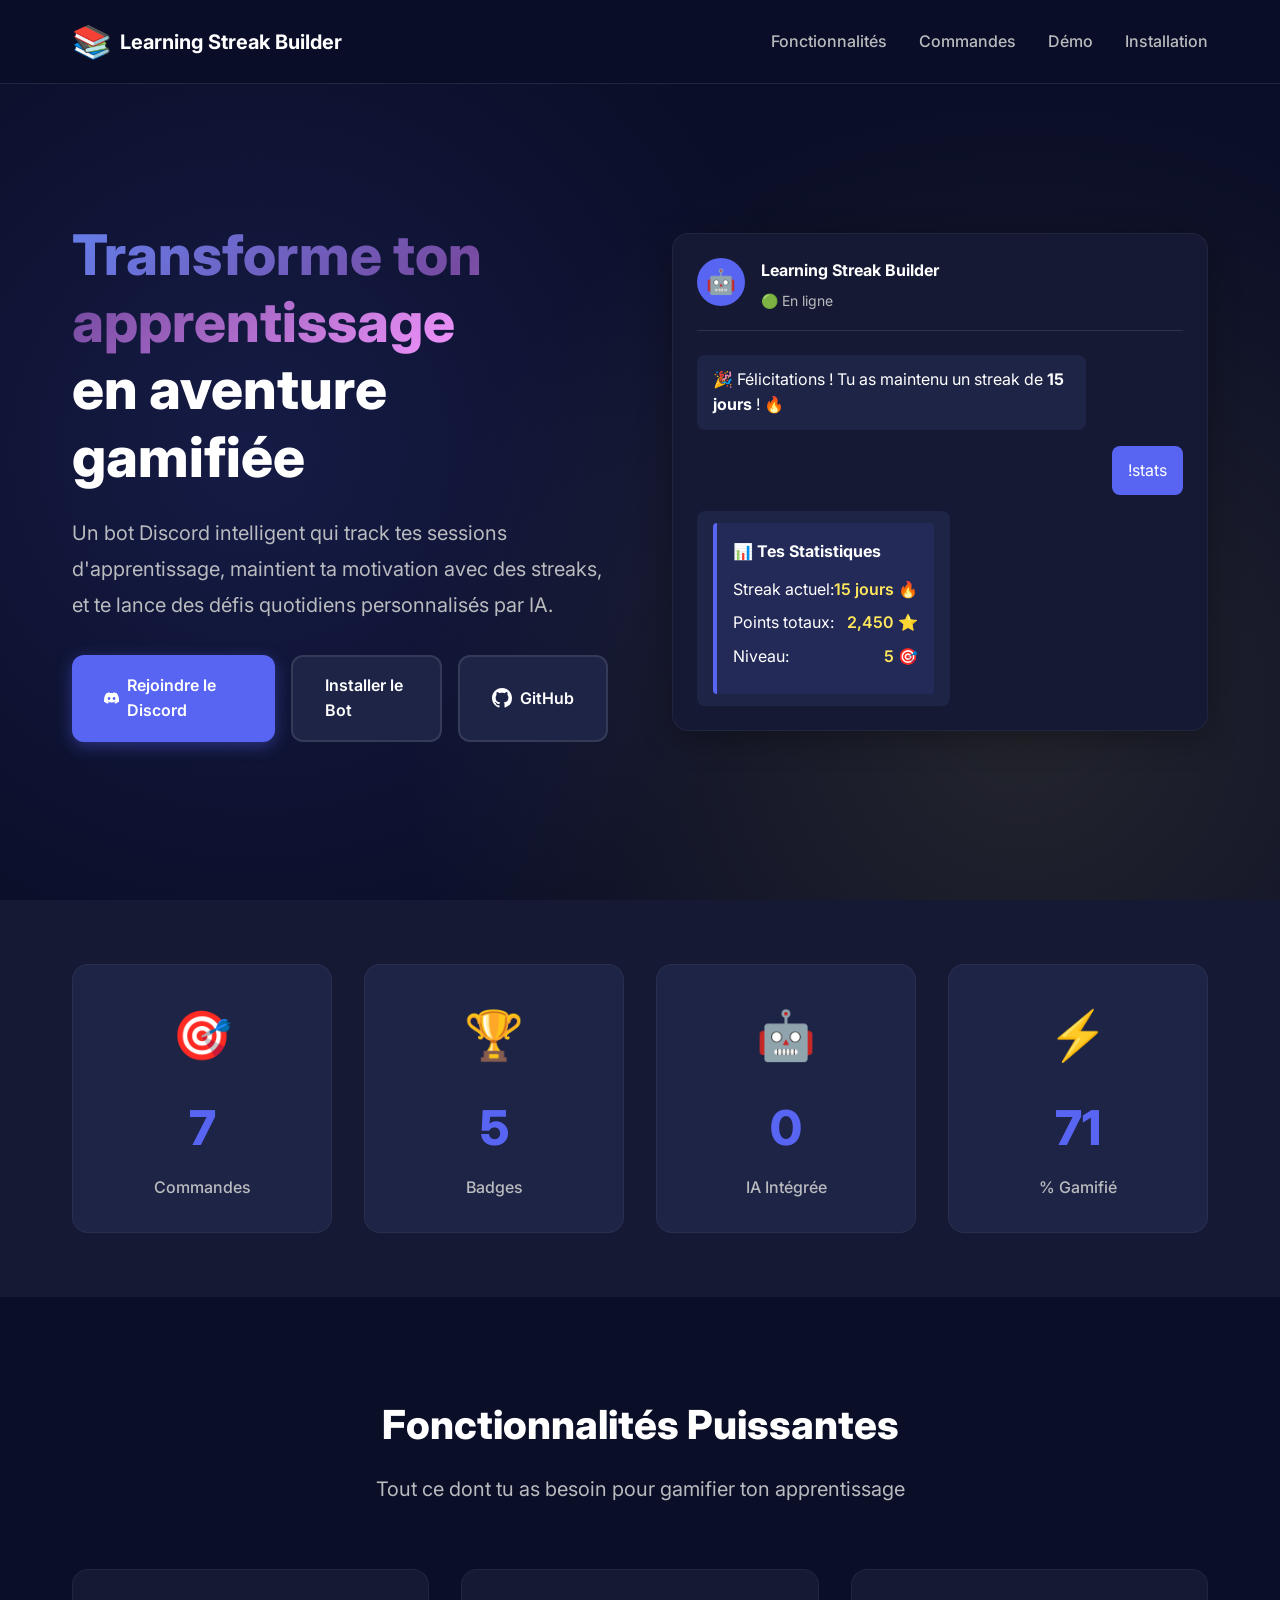
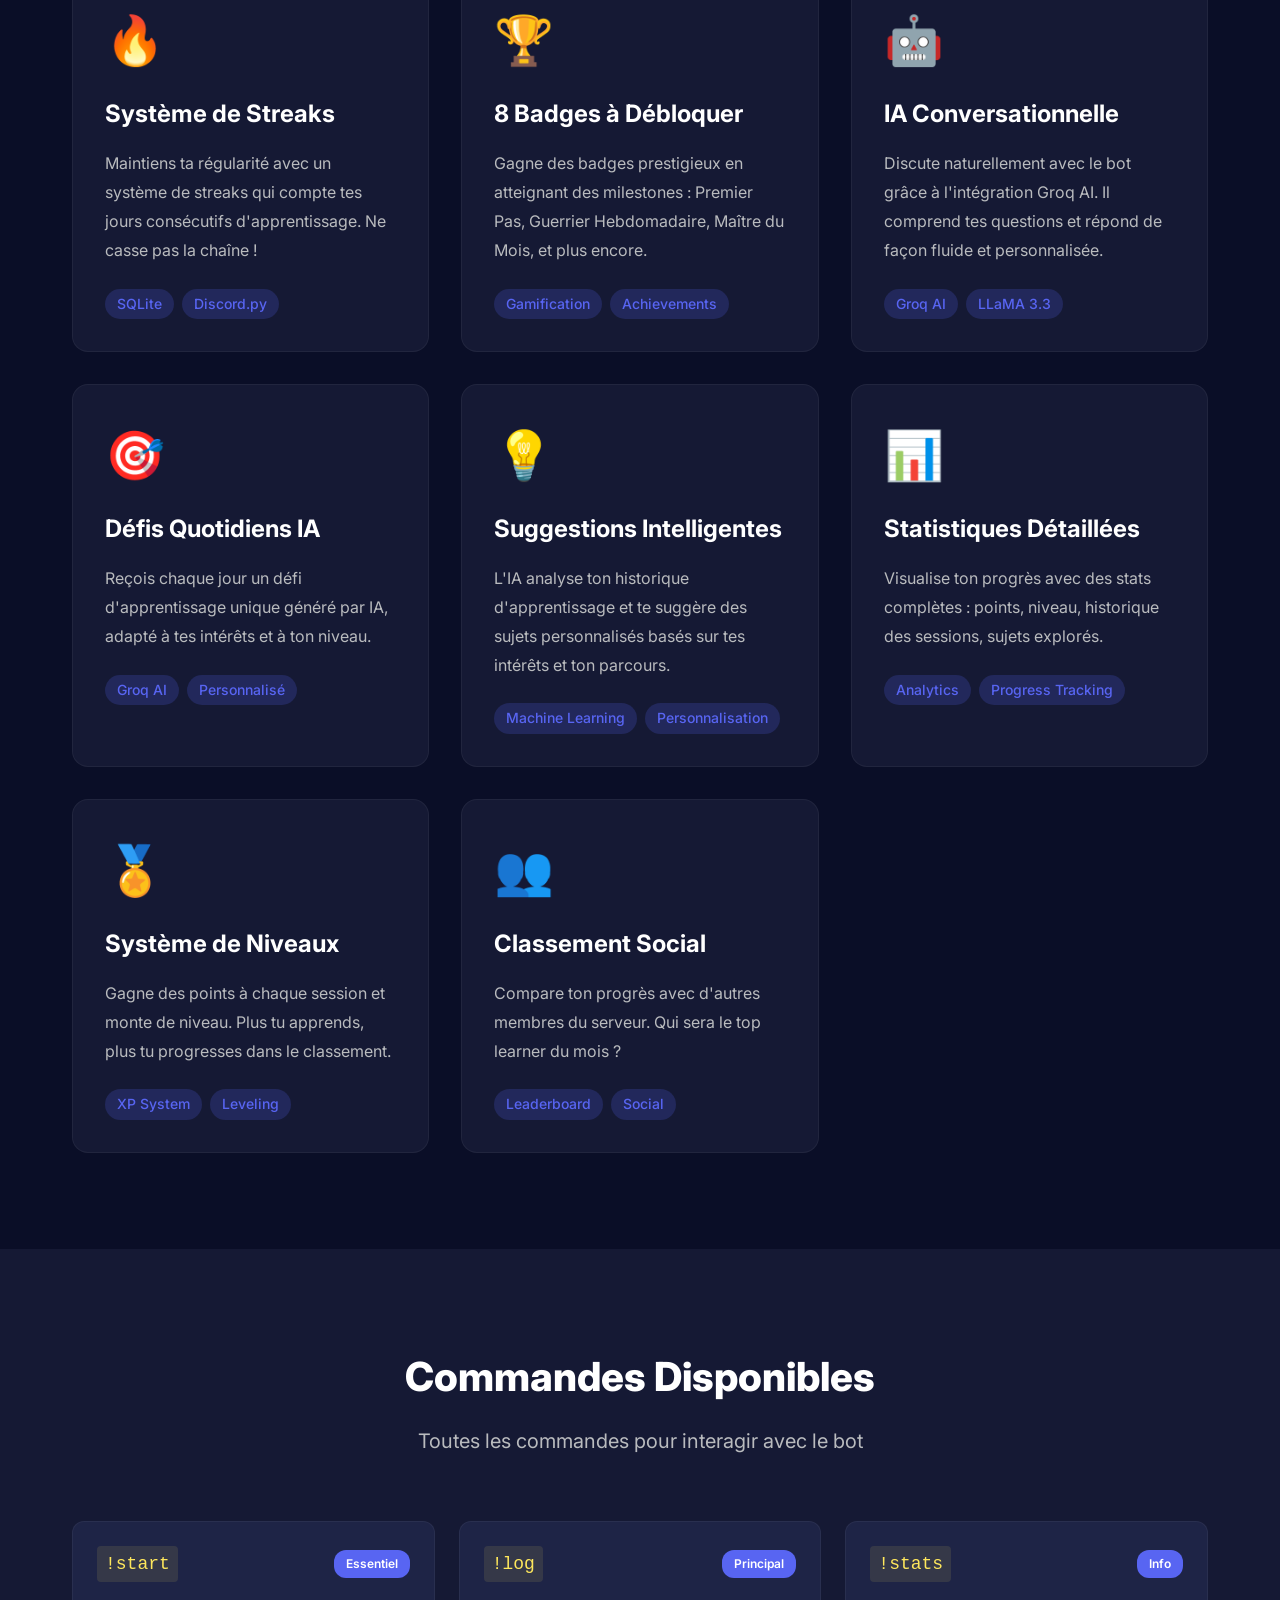
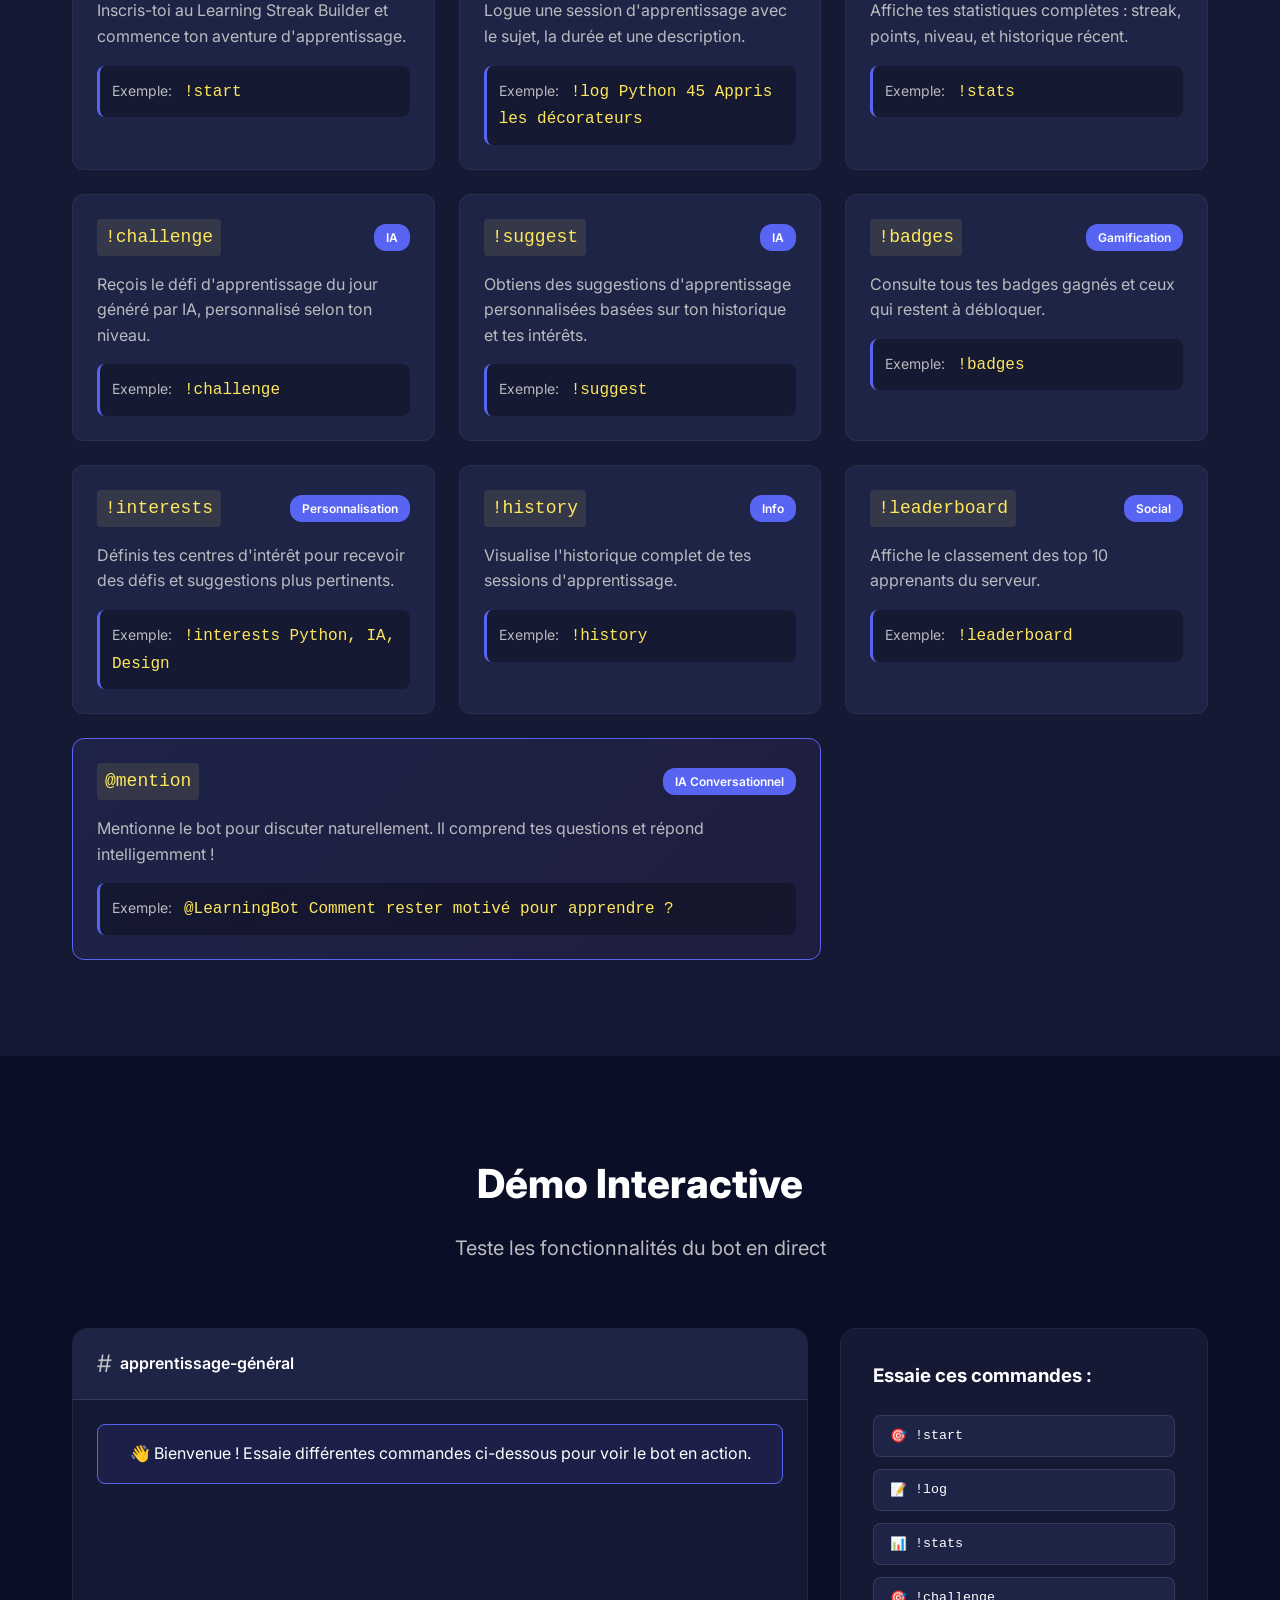
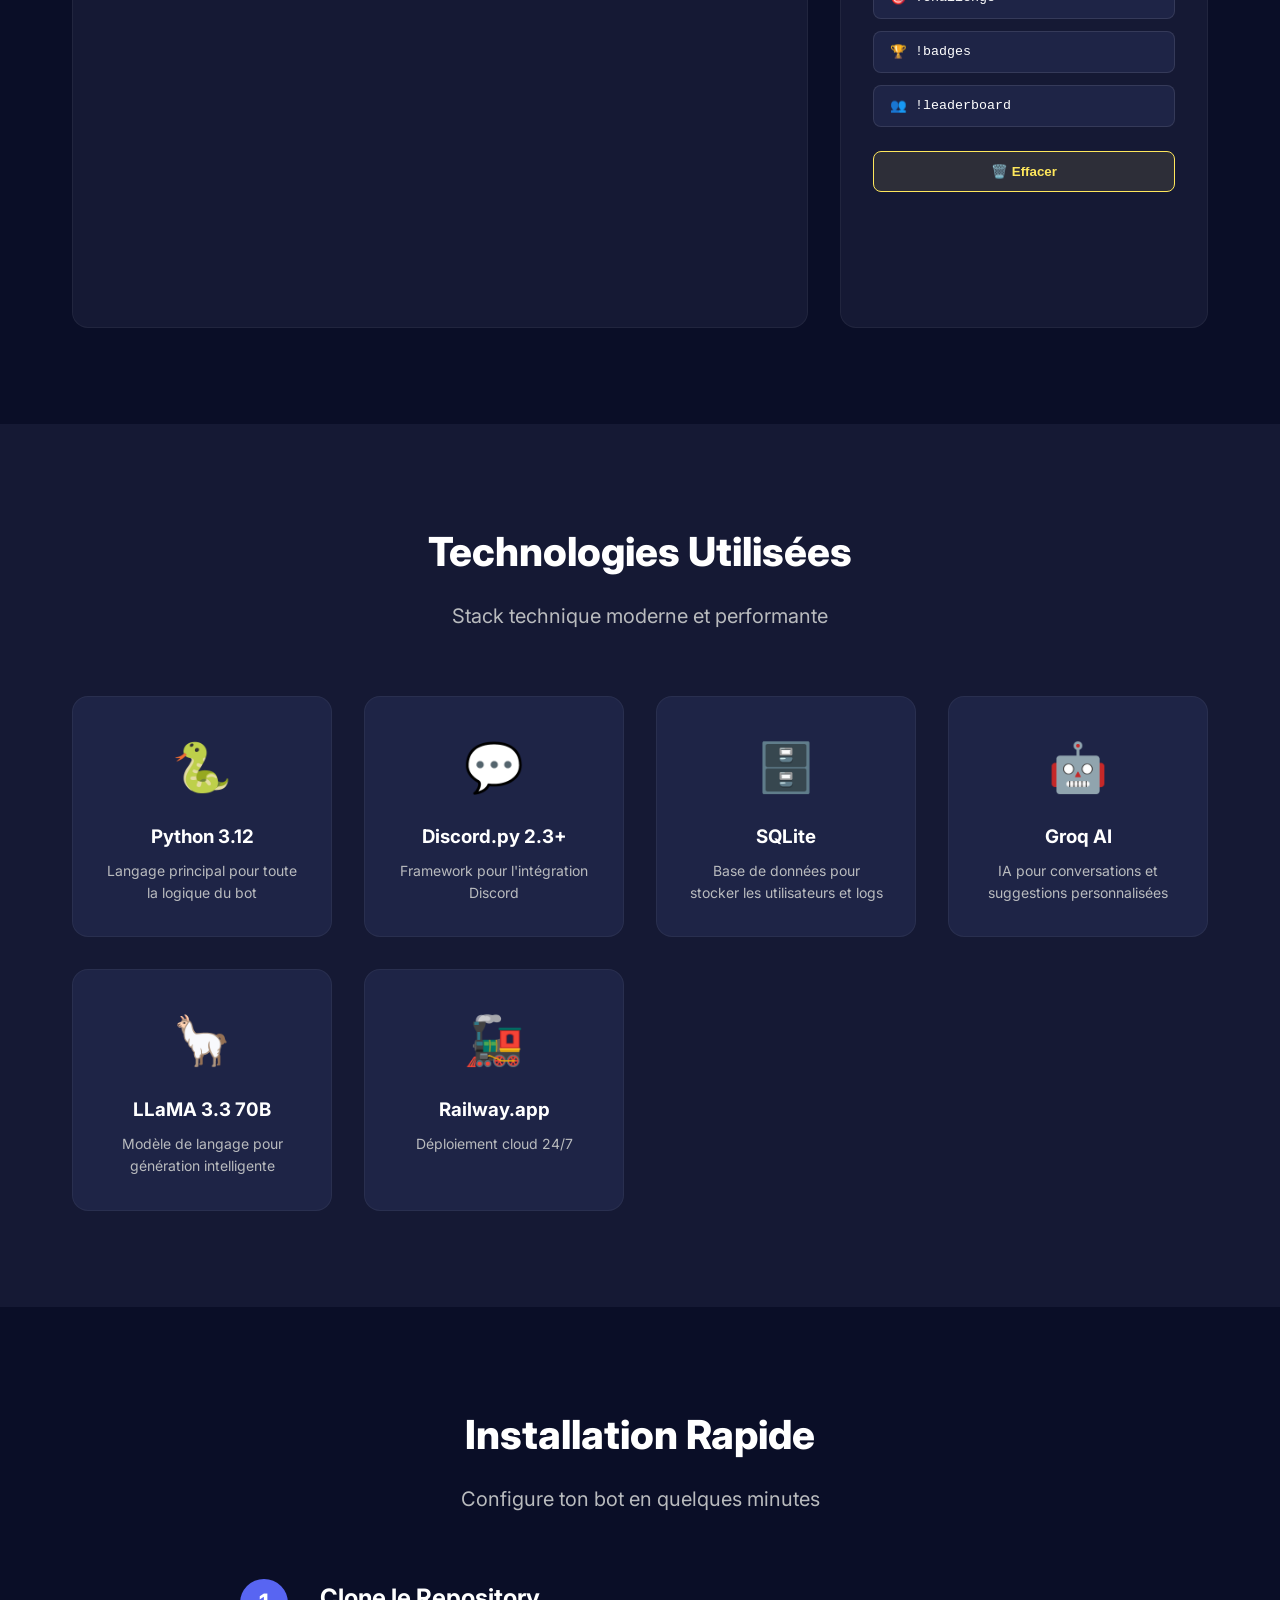
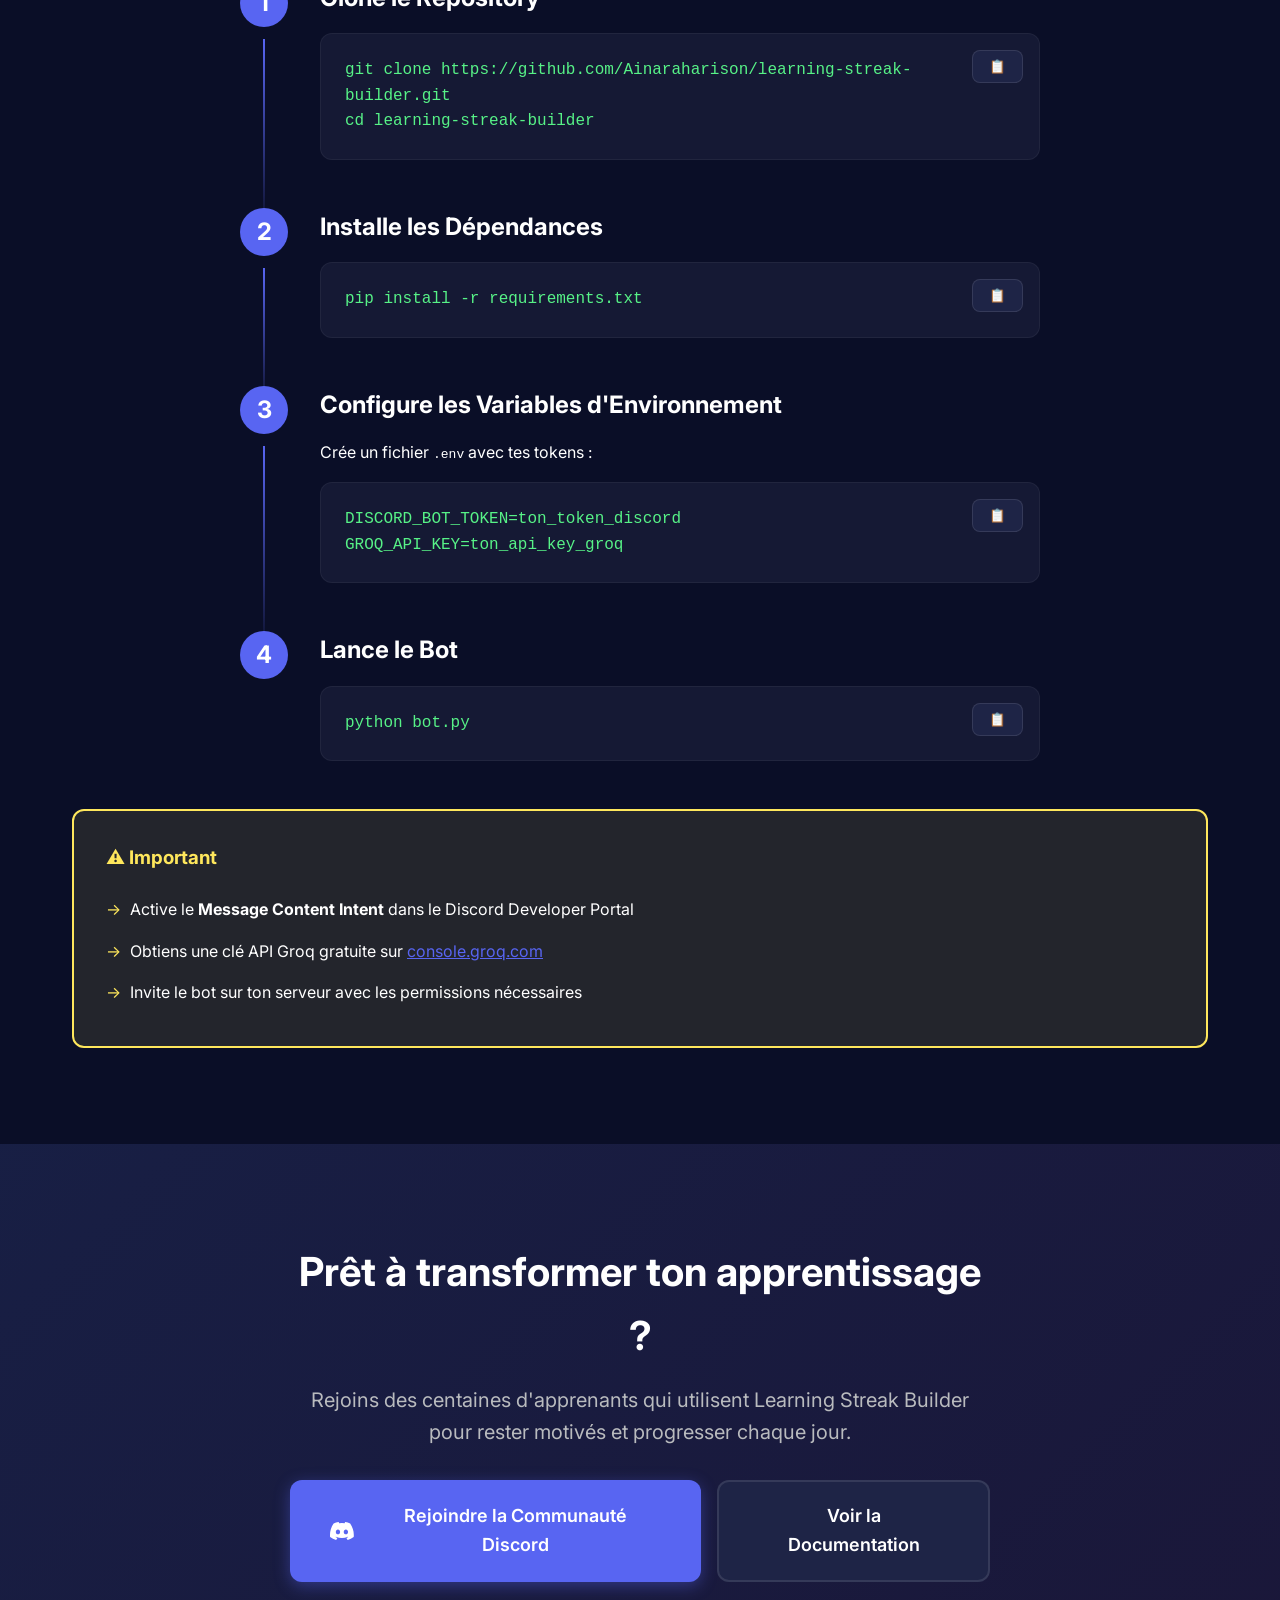
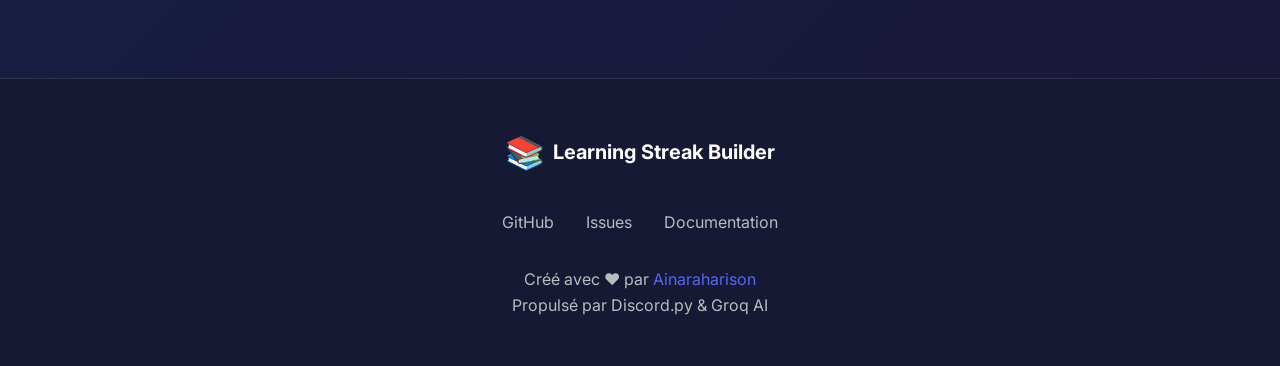
==== commit 2b8897f2: "Add Discord invite buttons to website" ====
--- a/website/index.html
+++ b/website/index.html
@@ -39,7 +39,13 @@
                     maintient ta motivation avec des streaks, et te lance des défis quotidiens personnalisés par IA.
                 </p>
                 <div class="hero-buttons">
-                    <a href="#setup" class="btn btn-primary">Commencer maintenant</a>
+                    <a href="https://discord.gg/GWMWhjMC" target="_blank" class="btn btn-primary">
+                        <svg width="20" height="20" viewBox="0 0 24 24" fill="currentColor">
+                            <path d="M20.317 4.37a19.791 19.791 0 0 0-4.885-1.515a.074.074 0 0 0-.079.037c-.21.375-.444.864-.608 1.25a18.27 18.27 0 0 0-5.487 0a12.64 12.64 0 0 0-.617-1.25a.077.077 0 0 0-.079-.037A19.736 19.736 0 0 0 3.677 4.37a.07.07 0 0 0-.032.027C.533 9.046-.32 13.58.099 18.057a.082.082 0 0 0 .031.057a19.9 19.9 0 0 0 5.993 3.03a.078.078 0 0 0 .084-.028a14.09 14.09 0 0 0 1.226-1.994a.076.076 0 0 0-.041-.106a13.107 13.107 0 0 1-1.872-.892a.077.077 0 0 1-.008-.128a10.2 10.2 0 0 0 .372-.292a.074.074 0 0 1 .077-.01c3.928 1.793 8.18 1.793 12.062 0a.074.074 0 0 1 .078.01c.12.098.246.198.373.292a.077.077 0 0 1-.006.127a12.299 12.299 0 0 1-1.873.892a.077.077 0 0 0-.041.107c.36.698.772 1.362 1.225 1.993a.076.076 0 0 0 .084.028a19.839 19.839 0 0 0 6.002-3.03a.077.077 0 0 0 .032-.054c.5-5.177-.838-9.674-3.549-13.66a.061.061 0 0 0-.031-.03zM8.02 15.33c-1.183 0-2.157-1.085-2.157-2.419c0-1.333.956-2.419 2.157-2.419c1.21 0 2.176 1.096 2.157 2.42c0 1.333-.956 2.418-2.157 2.418zm7.975 0c-1.183 0-2.157-1.085-2.157-2.419c0-1.333.955-2.419 2.157-2.419c1.21 0 2.176 1.096 2.157 2.42c0 1.333-.946 2.418-2.157 2.418z"/>
+                        </svg>
+                        Rejoindre le Discord
+                    </a>
+                    <a href="#setup" class="btn btn-secondary">Installer le Bot</a>
                     <a href="https://github.com/Ainaraharison/learning-streak-builder" target="_blank" class="btn btn-secondary">
                         <svg width="20" height="20" viewBox="0 0 24 24" fill="currentColor">
                             <path d="M12 0C5.37 0 0 5.37 0 12c0 5.31 3.435 9.795 8.205 11.385.6.105.825-.255.825-.57 0-.285-.015-1.23-.015-2.235-3.015.555-3.795-.735-4.035-1.41-.135-.345-.72-1.41-1.23-1.695-.42-.225-1.02-.78-.015-.795.945-.015 1.62.87 1.845 1.23 1.08 1.815 2.805 1.305 3.495.99.105-.78.42-1.305.765-1.605-2.67-.3-5.46-1.335-5.46-5.925 0-1.305.465-2.385 1.23-3.225-.12-.3-.54-1.53.12-3.18 0 0 1.005-.315 3.3 1.23.96-.27 1.98-.405 3-.405s2.04.135 3 .405c2.295-1.56 3.3-1.23 3.3-1.23.66 1.65.24 2.88.12 3.18.765.84 1.23 1.905 1.23 3.225 0 4.605-2.805 5.625-5.475 5.925.435.375.81 1.095.81 2.22 0 1.605-.015 2.895-.015 3.3 0 .315.225.69.825.57A12.02 12.02 0 0024 12c0-6.63-5.37-12-12-12z"/>
@@ -513,8 +519,11 @@
                 <h2>Prêt à transformer ton apprentissage ?</h2>
                 <p>Rejoins des centaines d'apprenants qui utilisent Learning Streak Builder pour rester motivés et progresser chaque jour.</p>
                 <div class="cta-buttons">
-                    <a href="https://github.com/Ainaraharison/learning-streak-builder" target="_blank" class="btn btn-primary btn-large">
-                        Commencer maintenant
+                    <a href="https://discord.gg/GWMWhjMC" target="_blank" class="btn btn-primary btn-large">
+                        <svg width="24" height="24" viewBox="0 0 24 24" fill="currentColor" style="margin-right: 8px;">
+                            <path d="M20.317 4.37a19.791 19.791 0 0 0-4.885-1.515a.074.074 0 0 0-.079.037c-.21.375-.444.864-.608 1.25a18.27 18.27 0 0 0-5.487 0a12.64 12.64 0 0 0-.617-1.25a.077.077 0 0 0-.079-.037A19.736 19.736 0 0 0 3.677 4.37a.07.07 0 0 0-.032.027C.533 9.046-.32 13.58.099 18.057a.082.082 0 0 0 .031.057a19.9 19.9 0 0 0 5.993 3.03a.078.078 0 0 0 .084-.028a14.09 14.09 0 0 0 1.226-1.994a.076.076 0 0 0-.041-.106a13.107 13.107 0 0 1-1.872-.892a.077.077 0 0 1-.008-.128a10.2 10.2 0 0 0 .372-.292a.074.074 0 0 1 .077-.01c3.928 1.793 8.18 1.793 12.062 0a.074.074 0 0 1 .078.01c.12.098.246.198.373.292a.077.077 0 0 1-.006.127a12.299 12.299 0 0 1-1.873.892a.077.077 0 0 0-.041.107c.36.698.772 1.362 1.225 1.993a.076.076 0 0 0 .084.028a19.839 19.839 0 0 0 6.002-3.03a.077.077 0 0 0 .032-.054c.5-5.177-.838-9.674-3.549-13.66a.061.061 0 0 0-.031-.03zM8.02 15.33c-1.183 0-2.157-1.085-2.157-2.419c0-1.333.956-2.419 2.157-2.419c1.21 0 2.176 1.096 2.157 2.42c0 1.333-.956 2.418-2.157 2.418zm7.975 0c-1.183 0-2.157-1.085-2.157-2.419c0-1.333.955-2.419 2.157-2.419c1.21 0 2.176 1.096 2.157 2.42c0 1.333-.946 2.418-2.157 2.418z"/>
+                        </svg>
+                        Rejoindre la Communauté Discord
                     </a>
                     <a href="https://github.com/Ainaraharison/learning-streak-builder#readme" target="_blank" class="btn btn-secondary btn-large">
                         Voir la Documentation
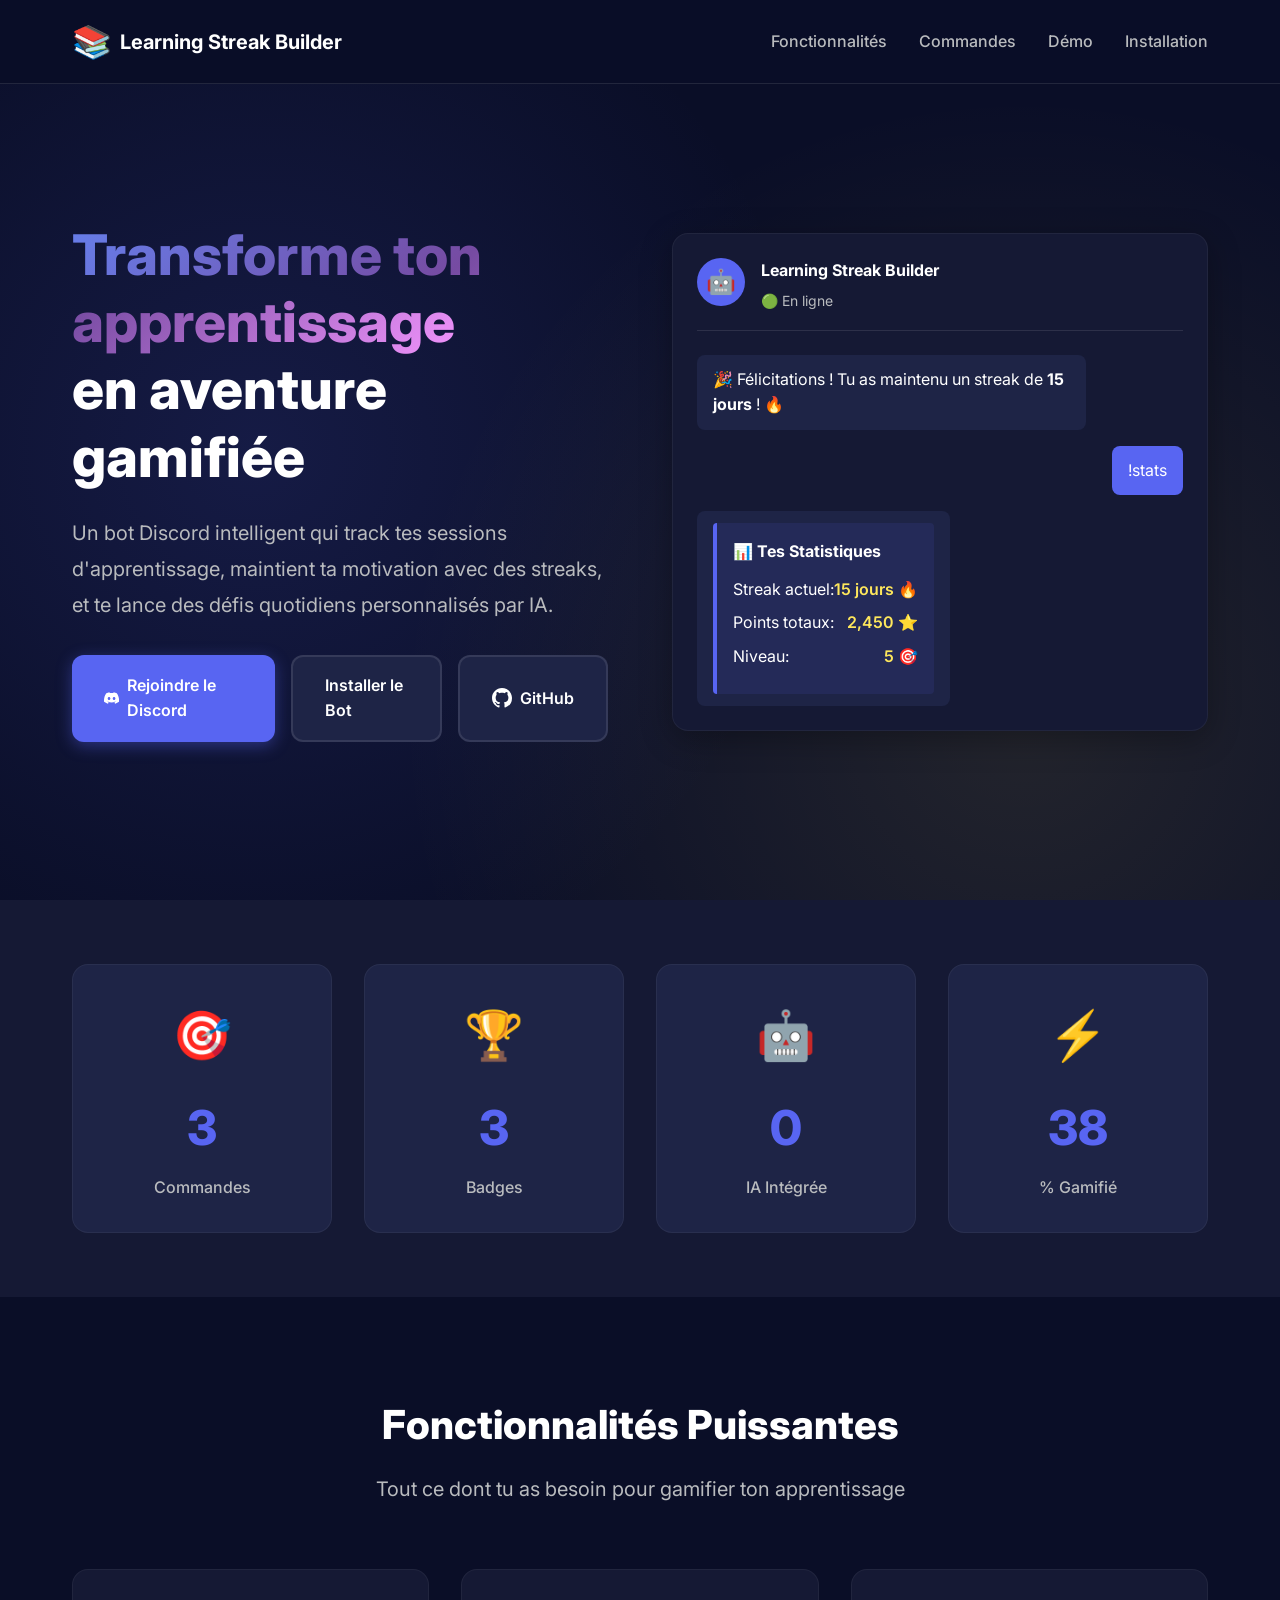
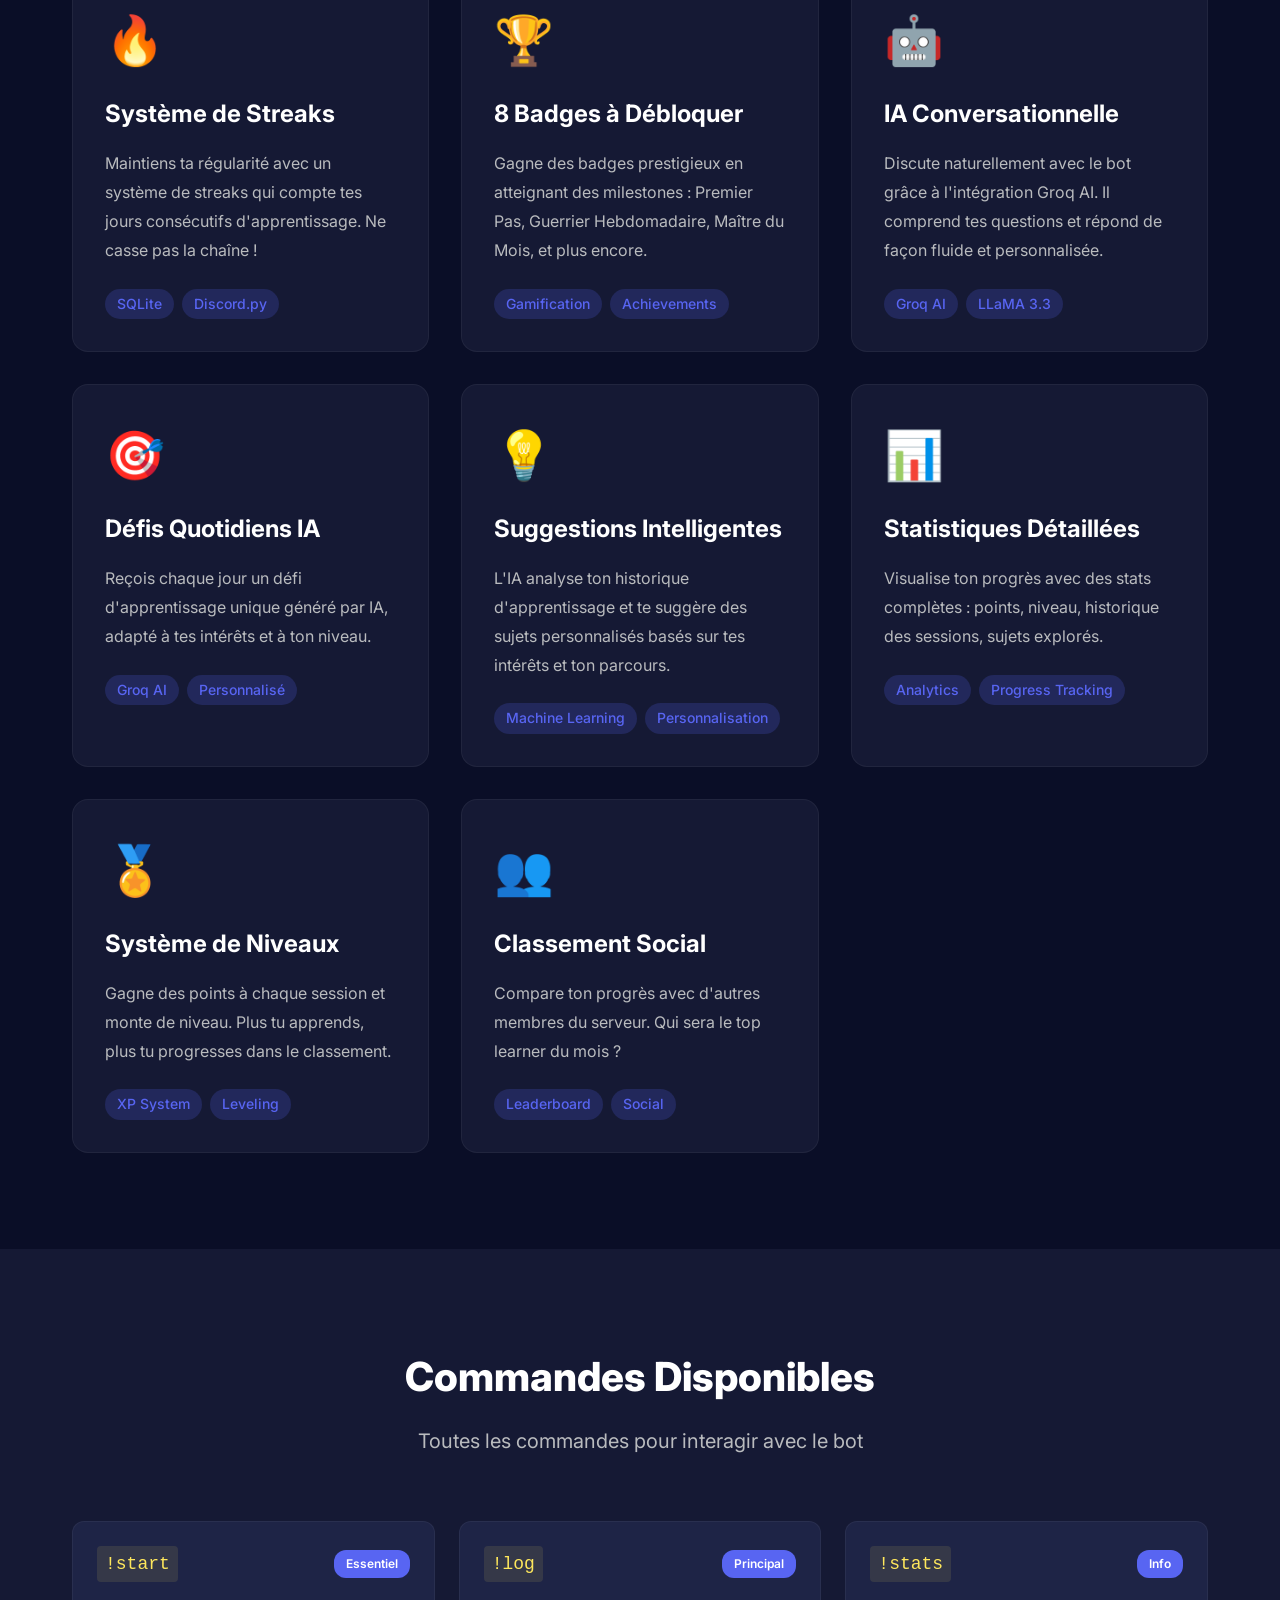
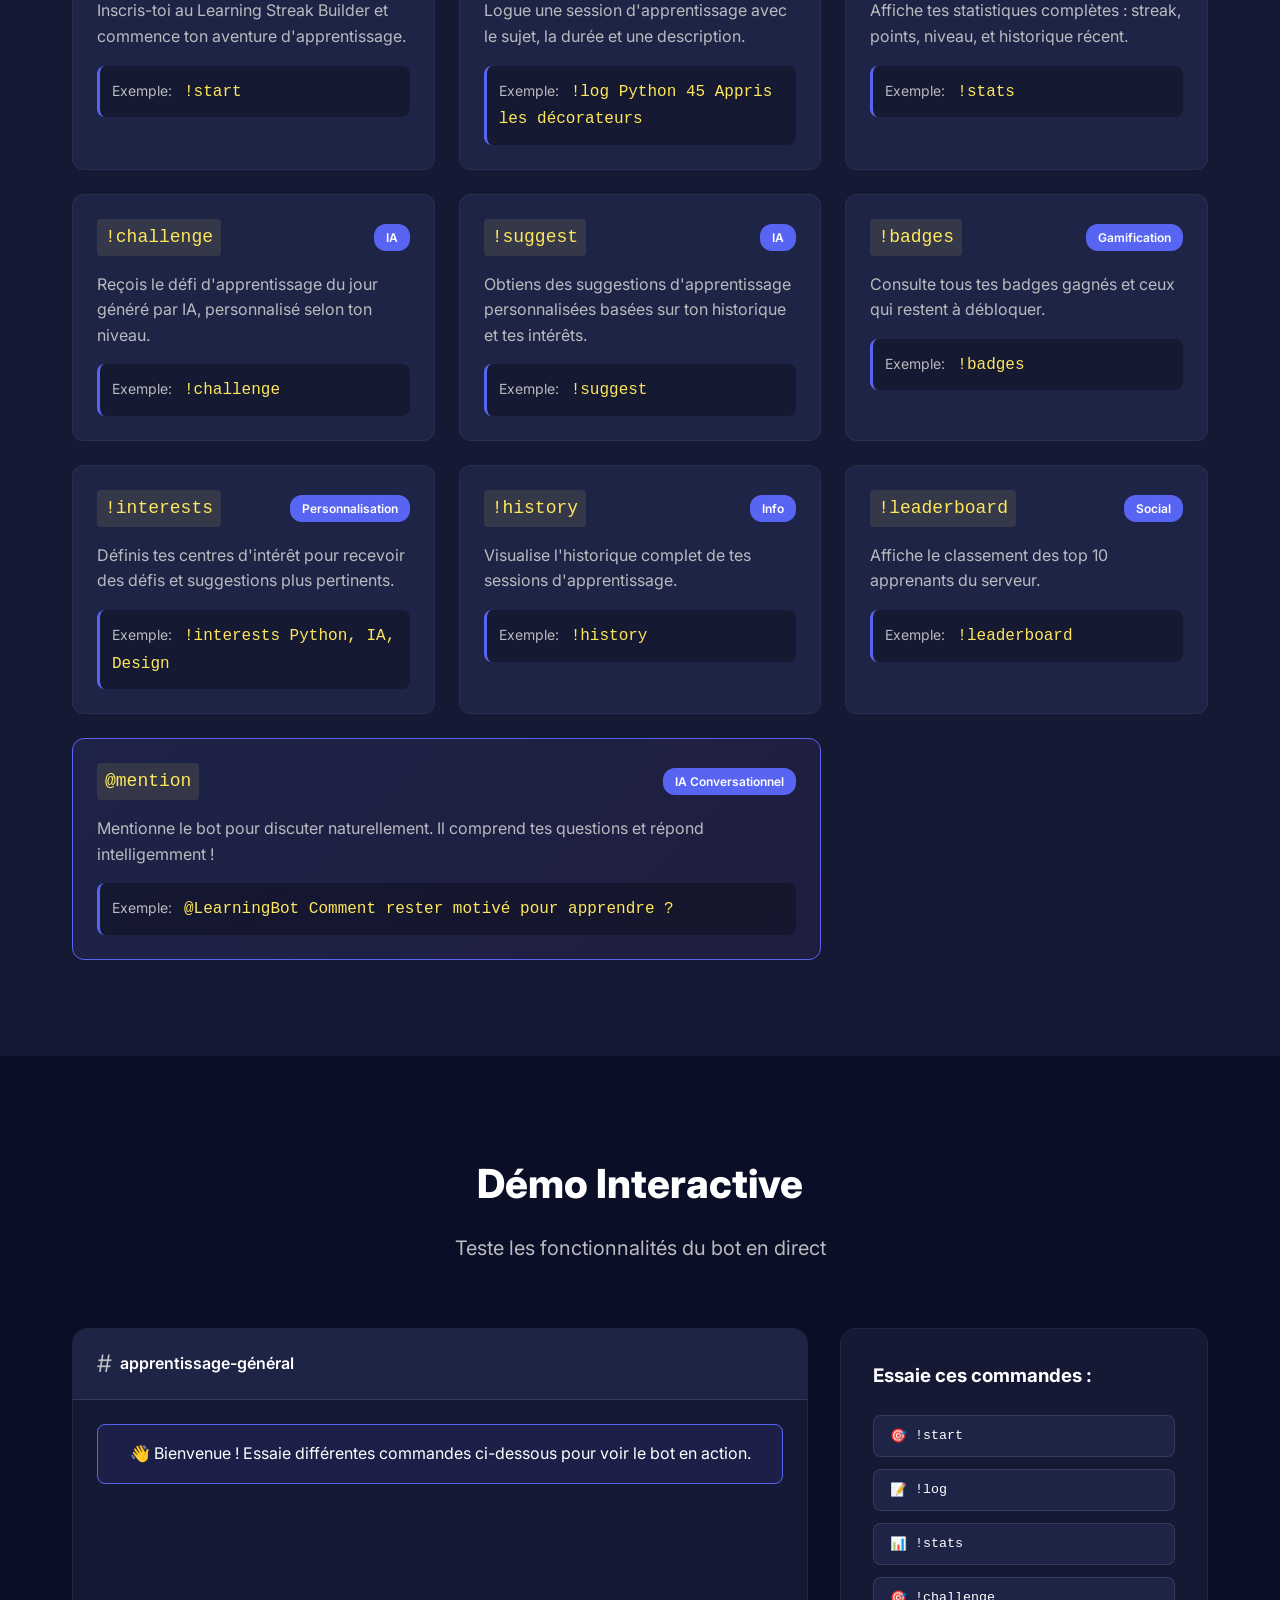
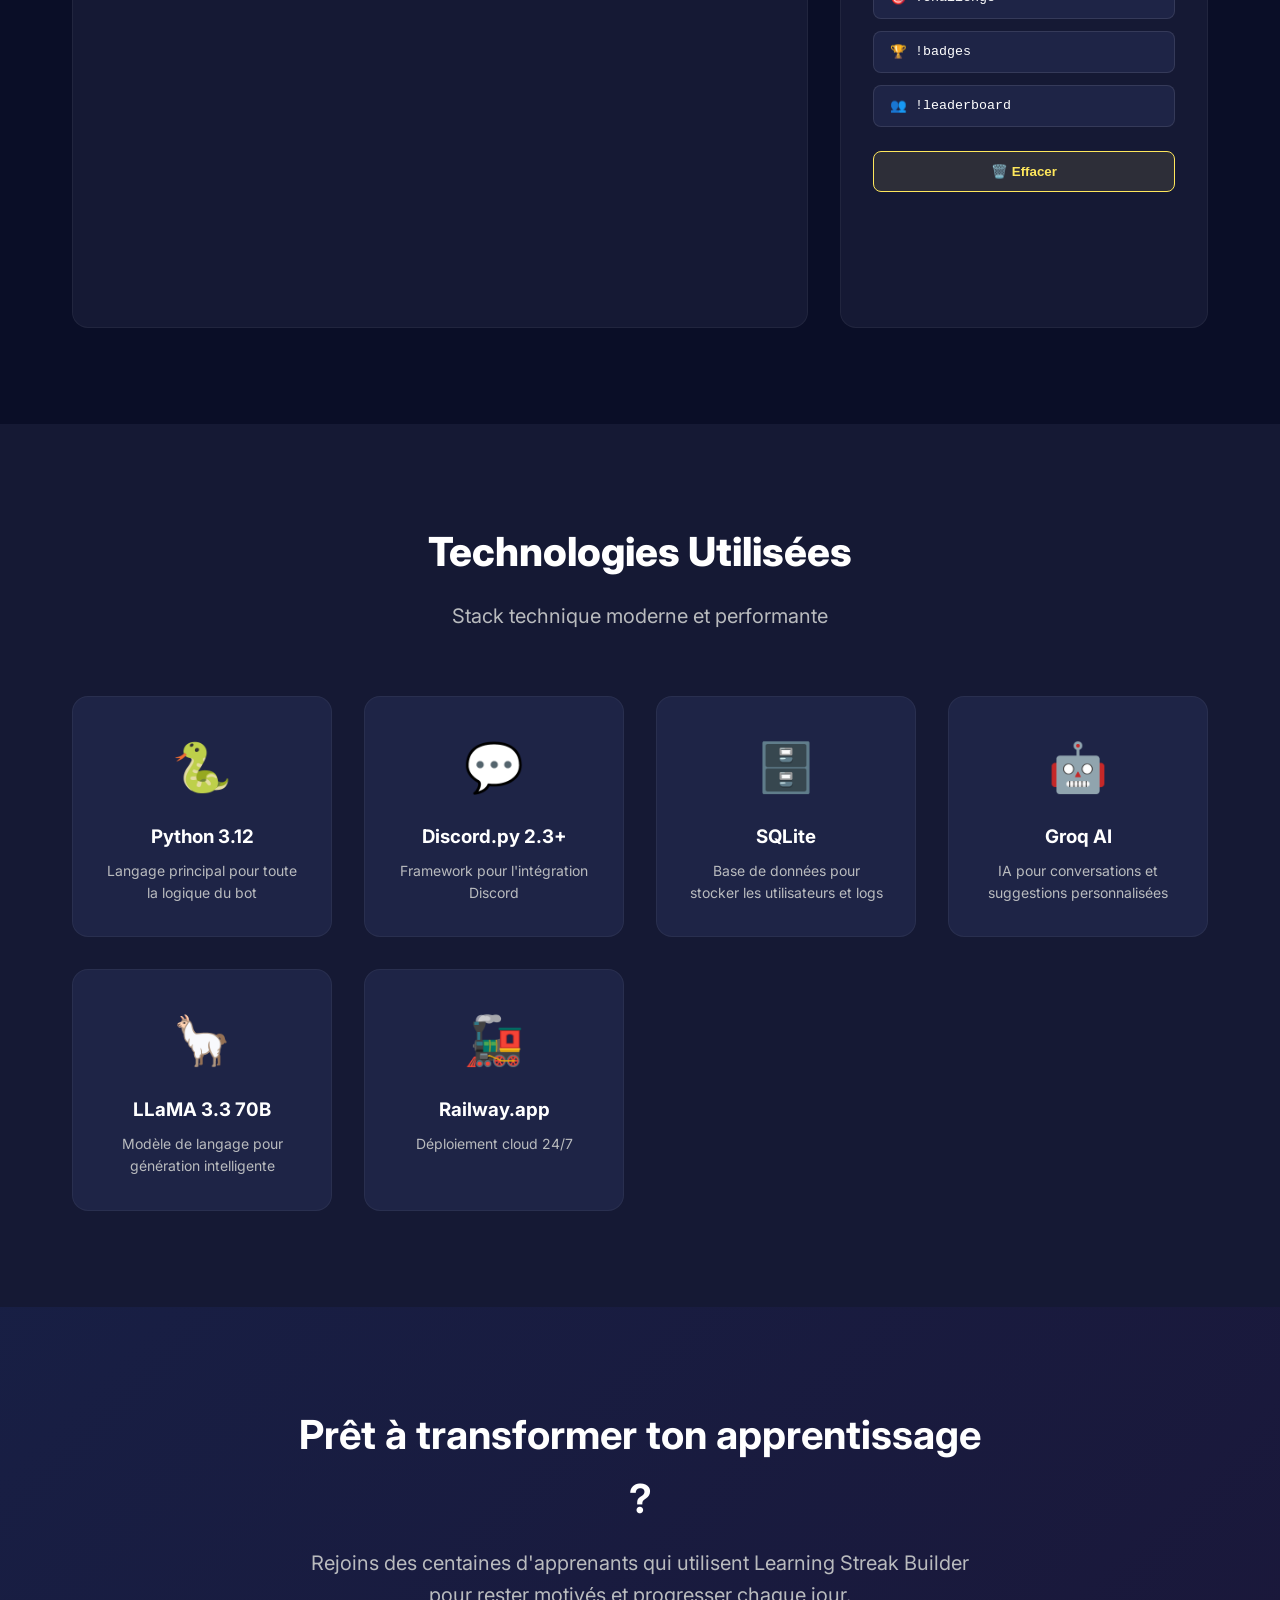
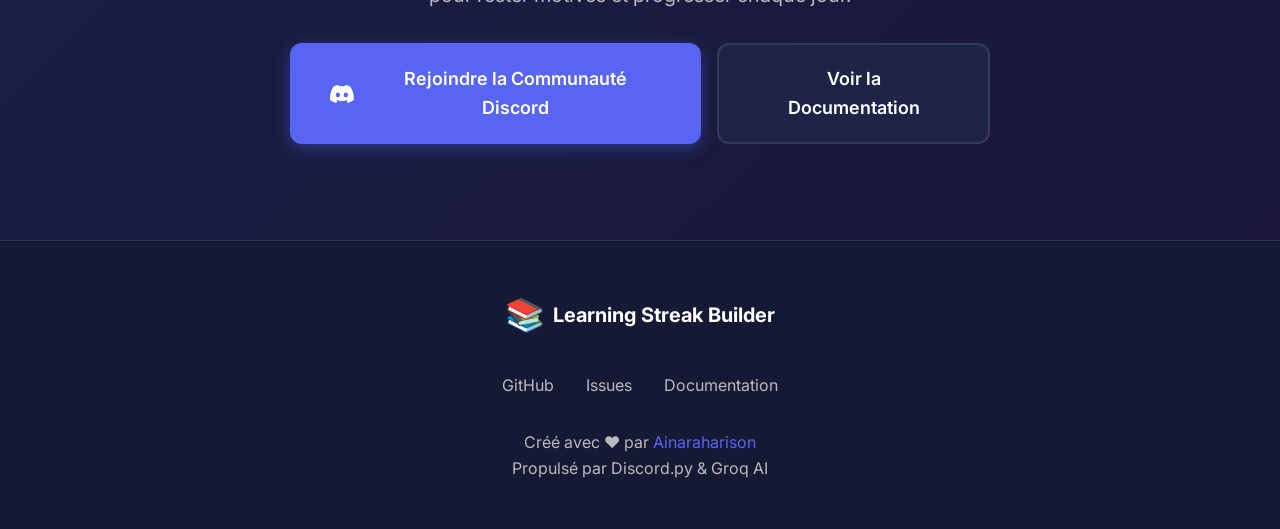
==== commit 7e21adf4: "Add Discord invite buttons to website" ====
--- a/website/index.html
+++ b/website/index.html
@@ -443,9 +443,9 @@
             </div>
         </div>
     </section>
-
+ 
     <!-- Setup Section -->
-    <section id="setup" class="setup-section">
+    <!-- <section id="setup" class="setup-section">
         <div class="container">
             <div class="section-header">
                 <h2 class="section-title">Installation Rapide</h2>
@@ -510,7 +510,7 @@
                 </ul>
             </div>
         </div>
-    </section>
+    </section> -->  
 
     <!-- CTA Section -->
     <section class="cta-section">
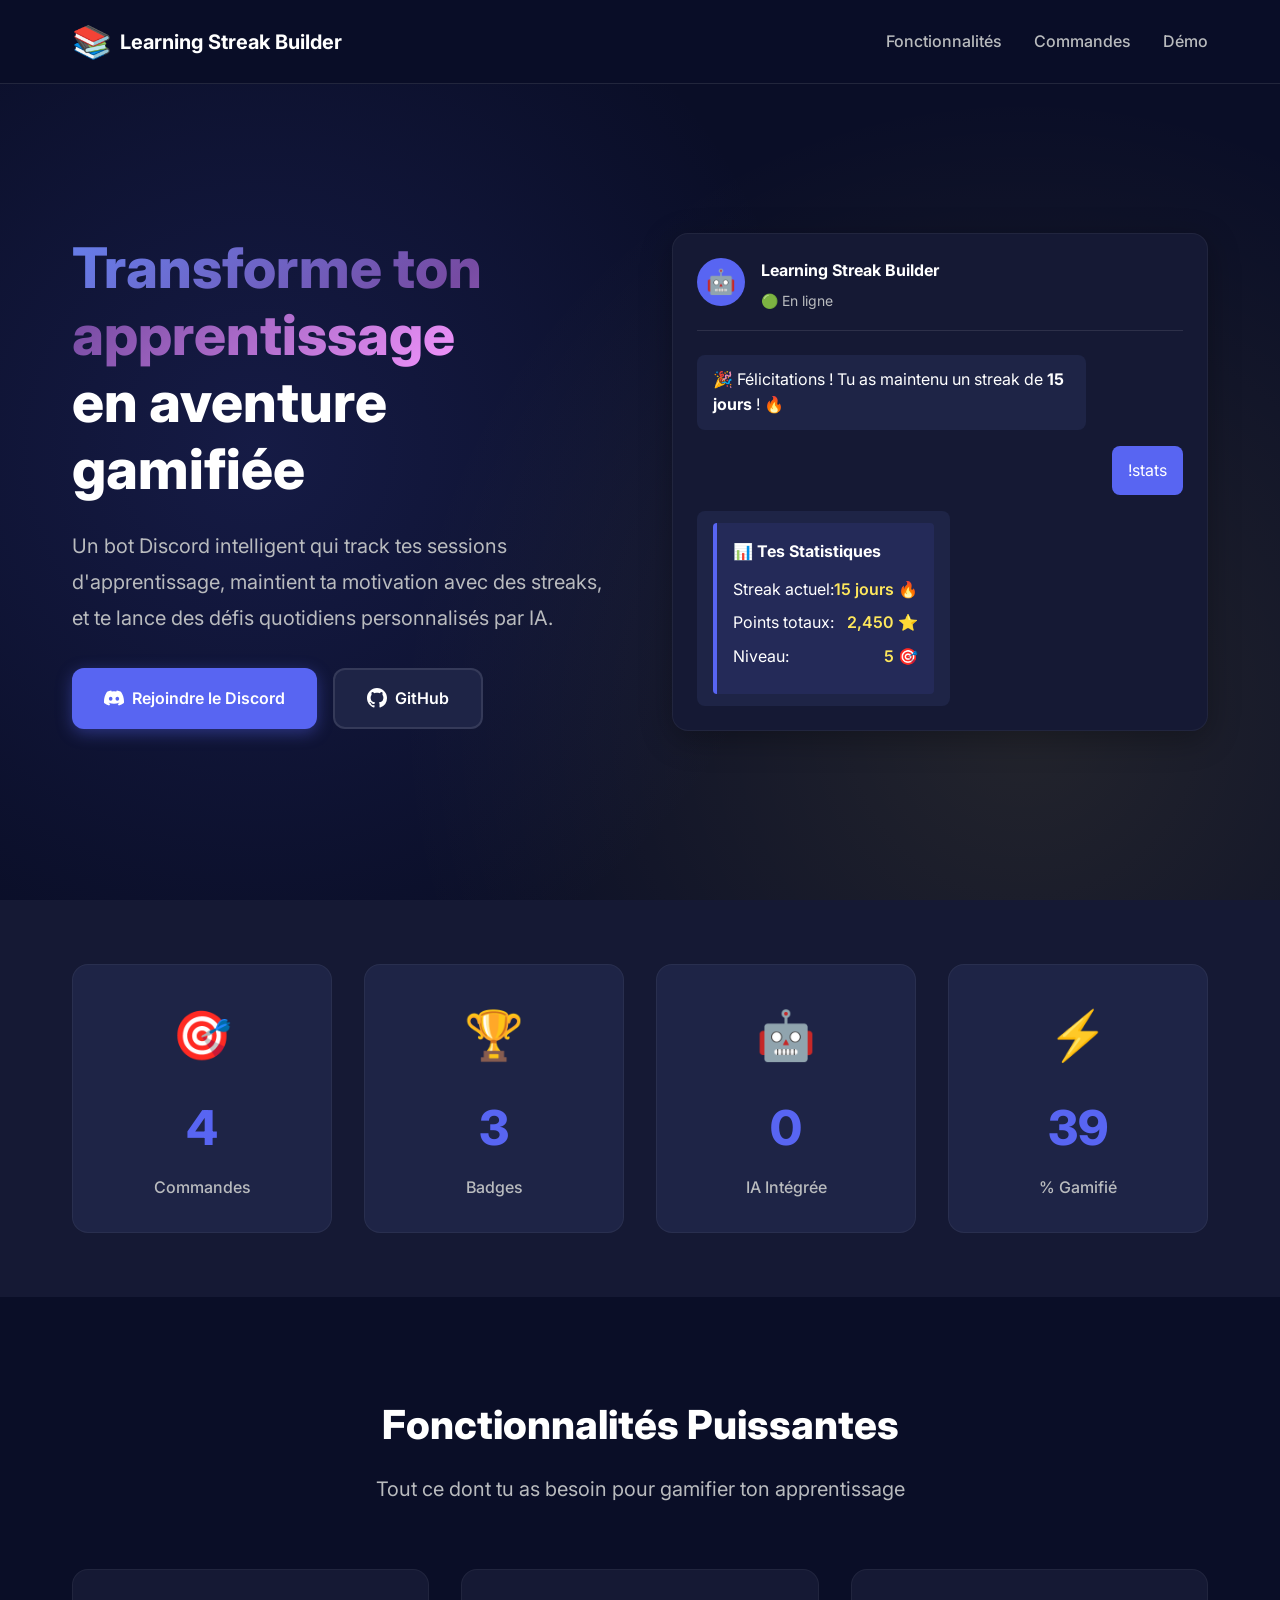
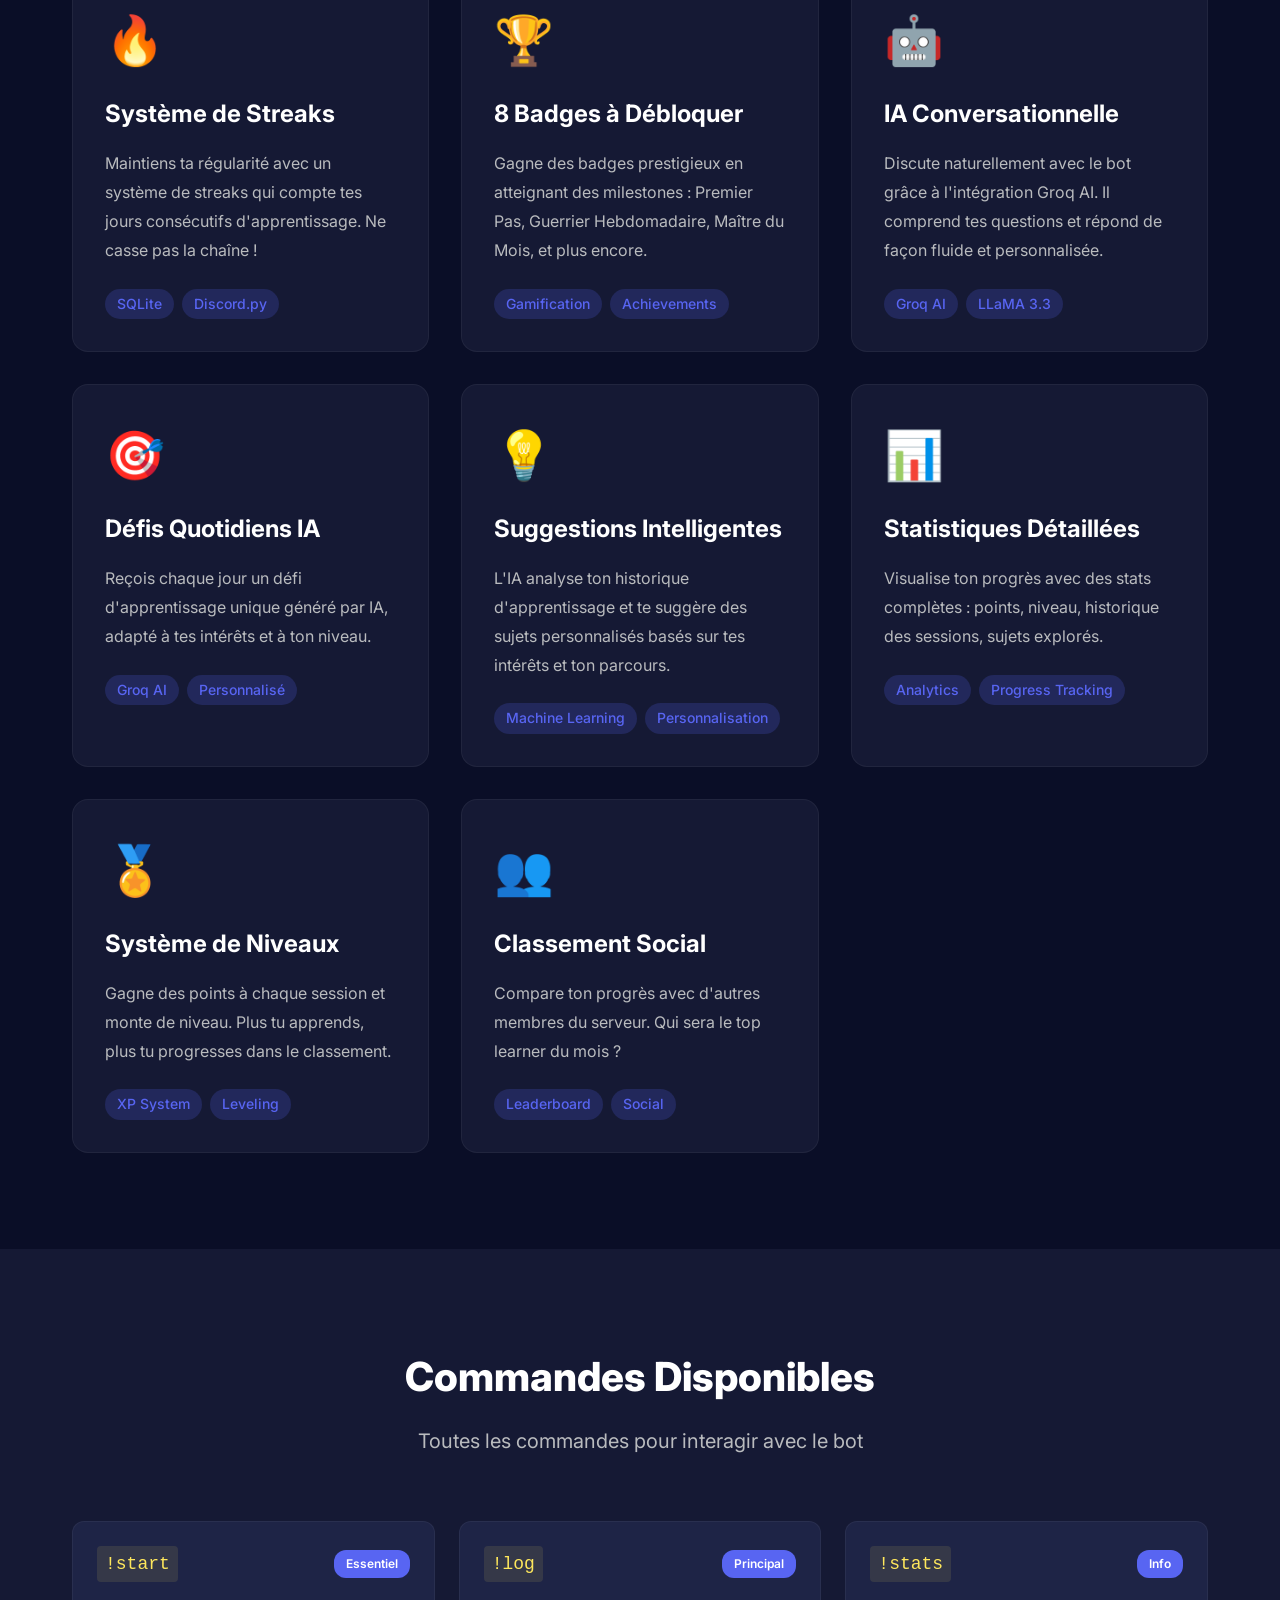
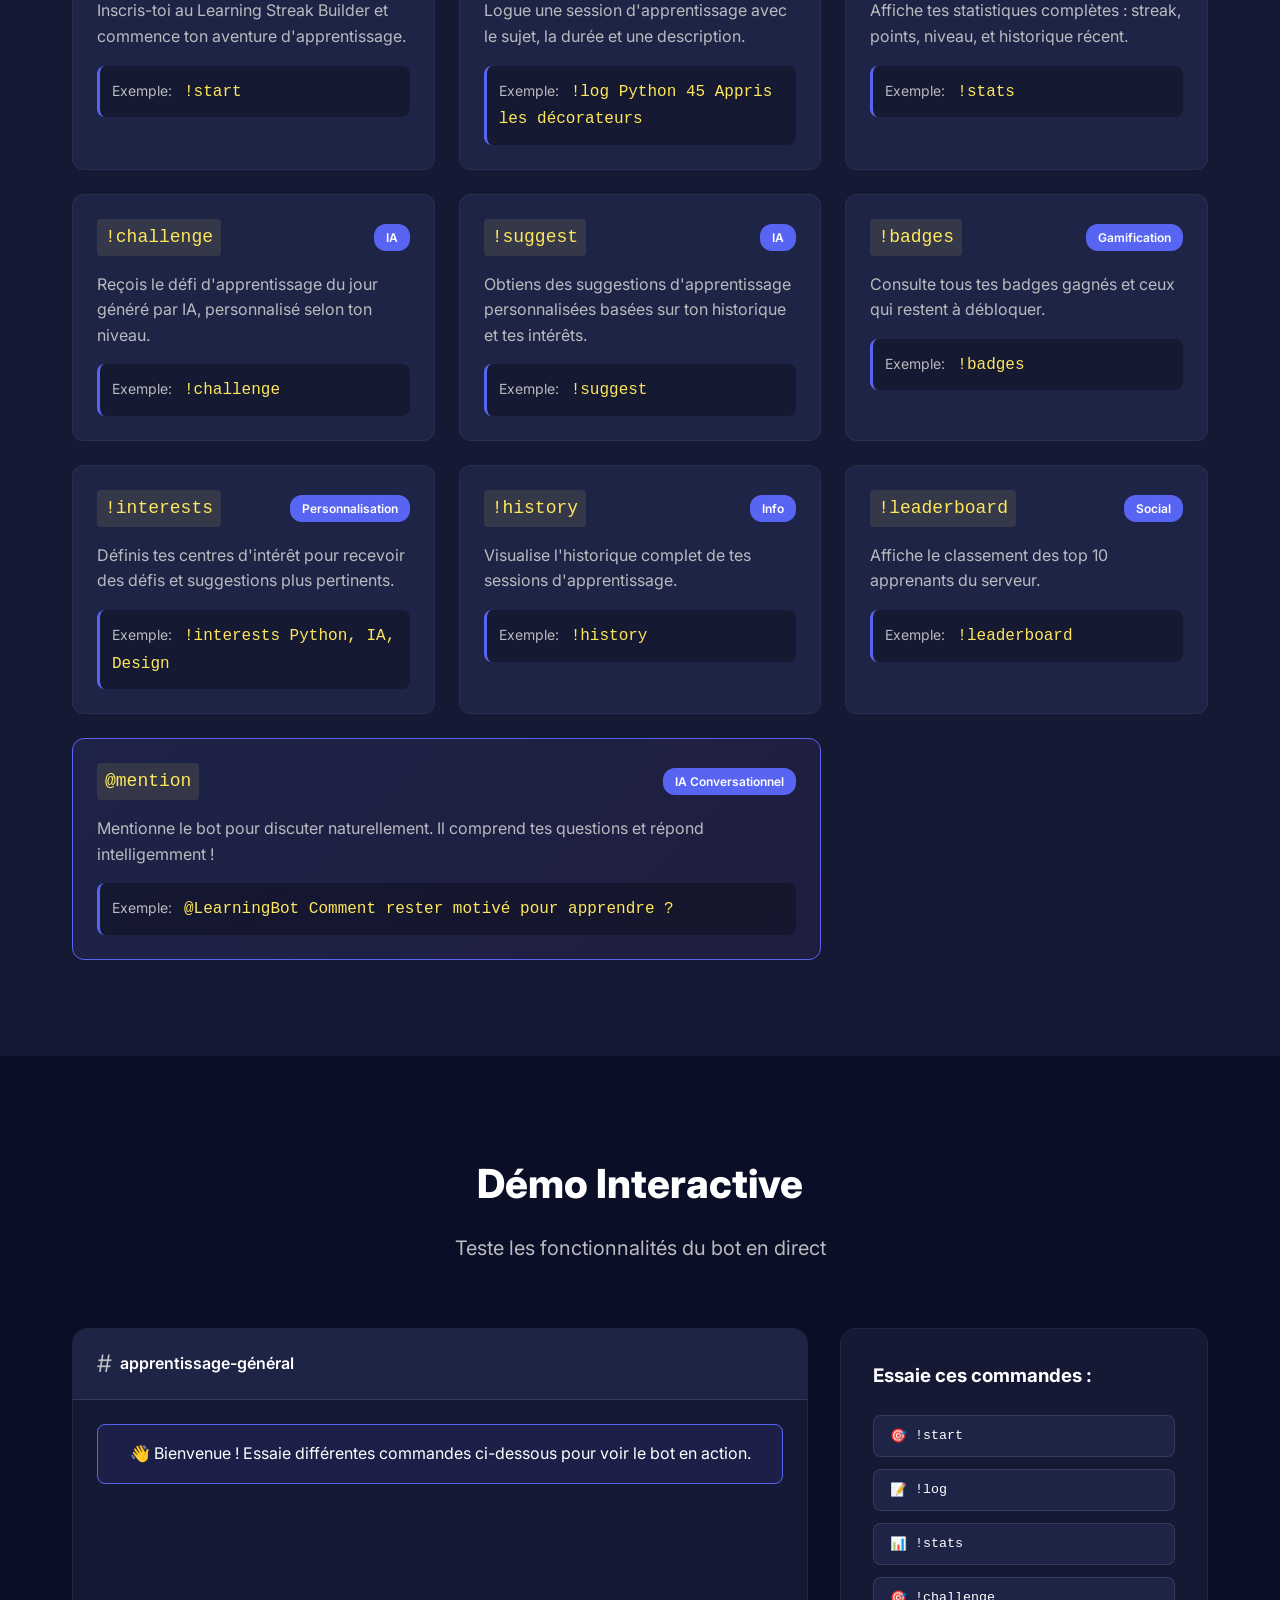
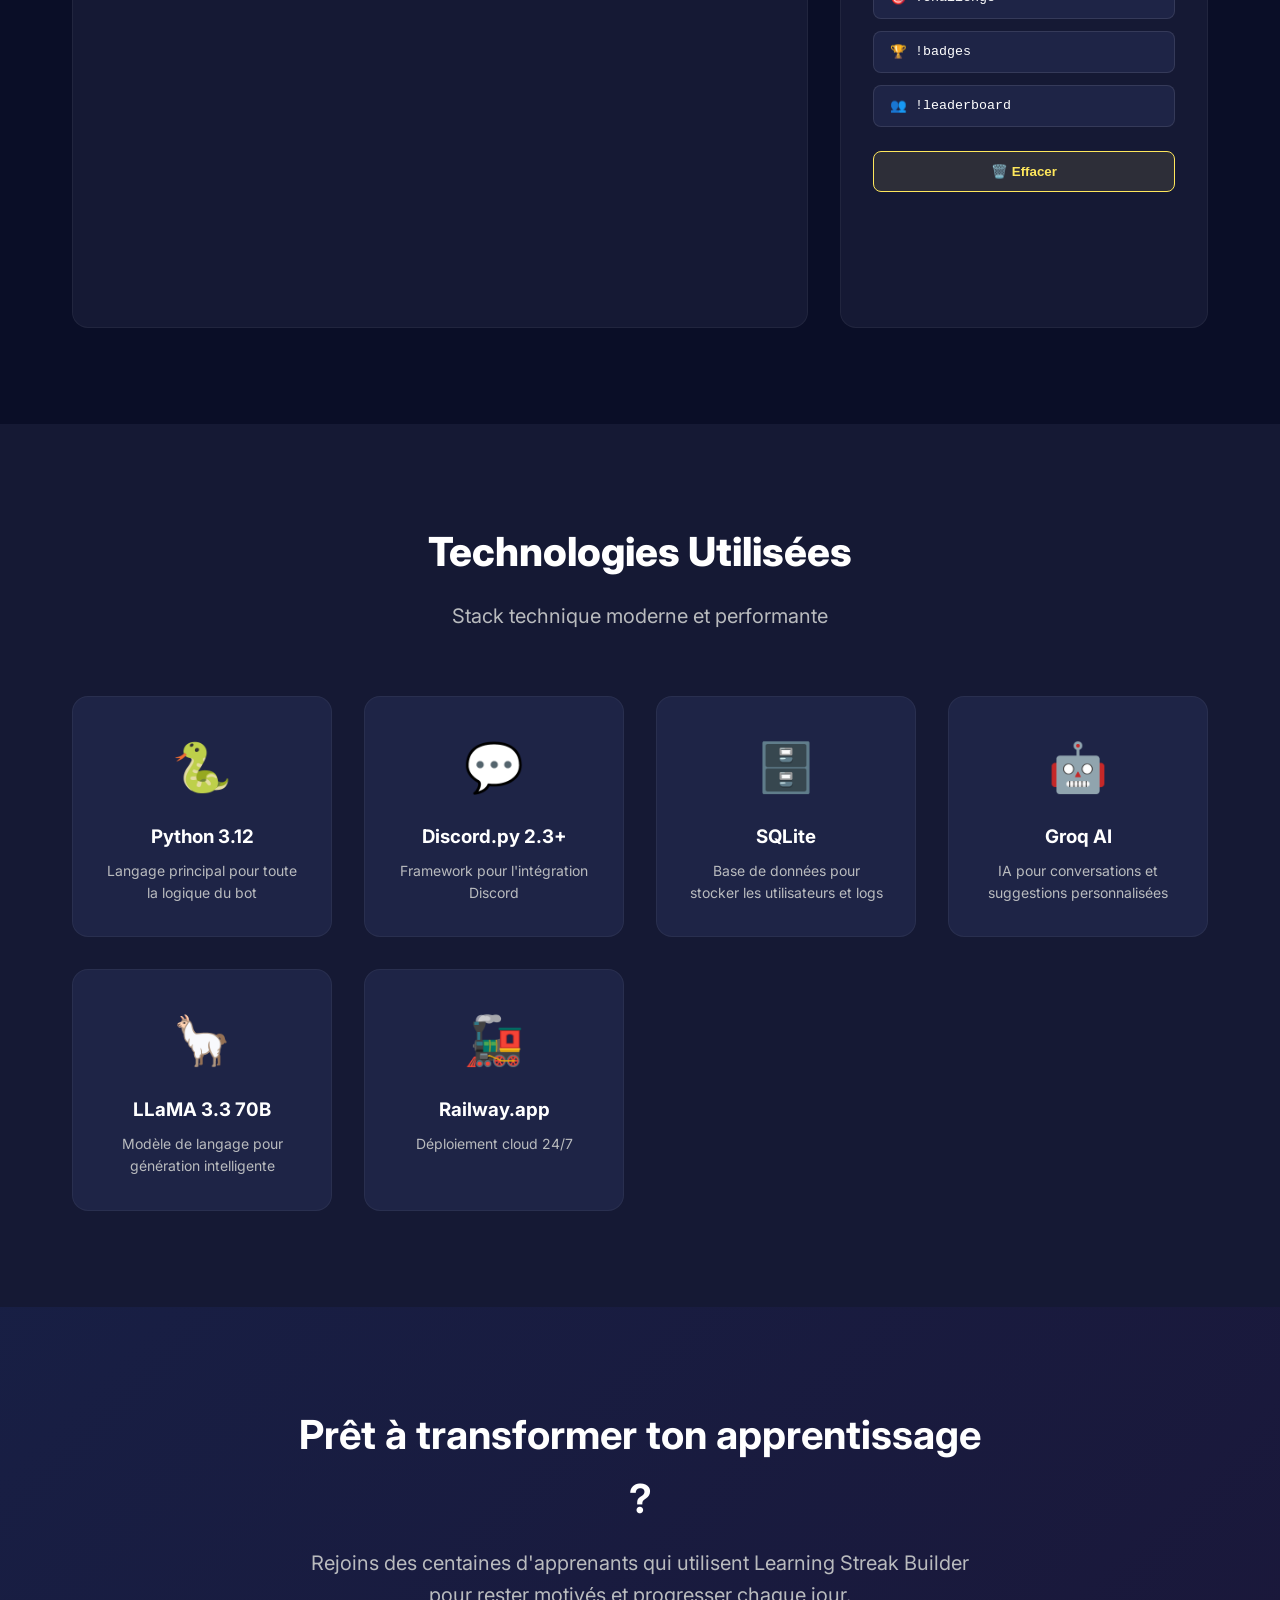
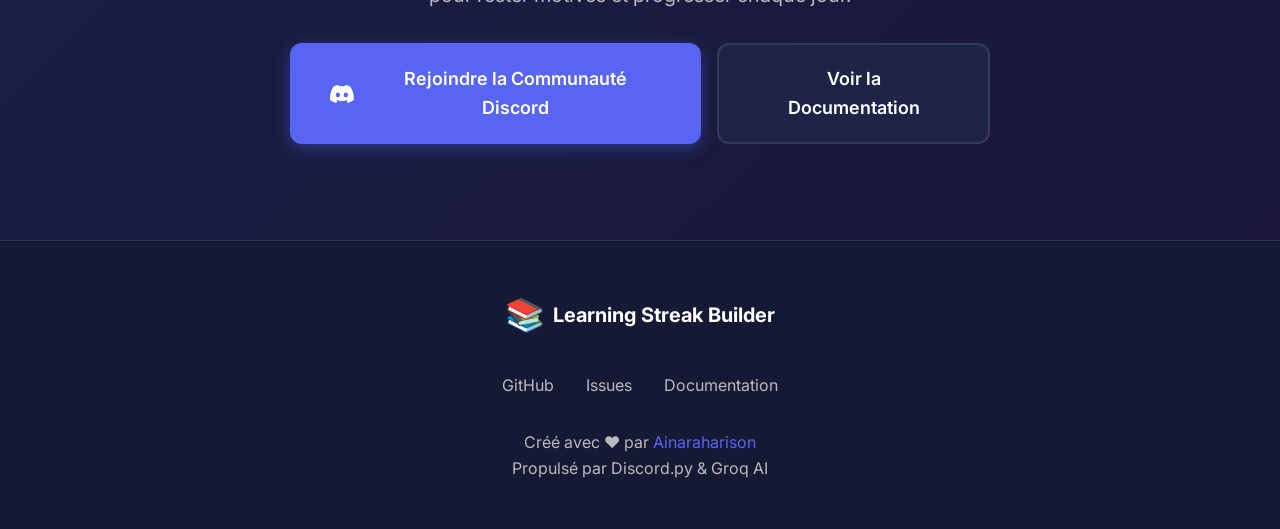
==== commit fda1240d: "Add Discord invite buttons to website" ====
--- a/website/index.html
+++ b/website/index.html
@@ -21,7 +21,6 @@
                 <li><a href="#features">Fonctionnalités</a></li>
                 <li><a href="#commands">Commandes</a></li>
                 <li><a href="#demo">Démo</a></li>
-                <li><a href="#setup">Installation</a></li>
             </ul>
         </div>
     </nav>
@@ -45,7 +44,6 @@
                         </svg>
                         Rejoindre le Discord
                     </a>
-                    <a href="#setup" class="btn btn-secondary">Installer le Bot</a>
                     <a href="https://github.com/Ainaraharison/learning-streak-builder" target="_blank" class="btn btn-secondary">
                         <svg width="20" height="20" viewBox="0 0 24 24" fill="currentColor">
                             <path d="M12 0C5.37 0 0 5.37 0 12c0 5.31 3.435 9.795 8.205 11.385.6.105.825-.255.825-.57 0-.285-.015-1.23-.015-2.235-3.015.555-3.795-.735-4.035-1.41-.135-.345-.72-1.41-1.23-1.695-.42-.225-1.02-.78-.015-.795.945-.015 1.62.87 1.845 1.23 1.08 1.815 2.805 1.305 3.495.99.105-.78.42-1.305.765-1.605-2.67-.3-5.46-1.335-5.46-5.925 0-1.305.465-2.385 1.23-3.225-.12-.3-.54-1.53.12-3.18 0 0 1.005-.315 3.3 1.23.96-.27 1.98-.405 3-.405s2.04.135 3 .405c2.295-1.56 3.3-1.23 3.3-1.23.66 1.65.24 2.88.12 3.18.765.84 1.23 1.905 1.23 3.225 0 4.605-2.805 5.625-5.475 5.925.435.375.81 1.095.81 2.22 0 1.605-.015 2.895-.015 3.3 0 .315.225.69.825.57A12.02 12.02 0 0024 12c0-6.63-5.37-12-12-12z"/>
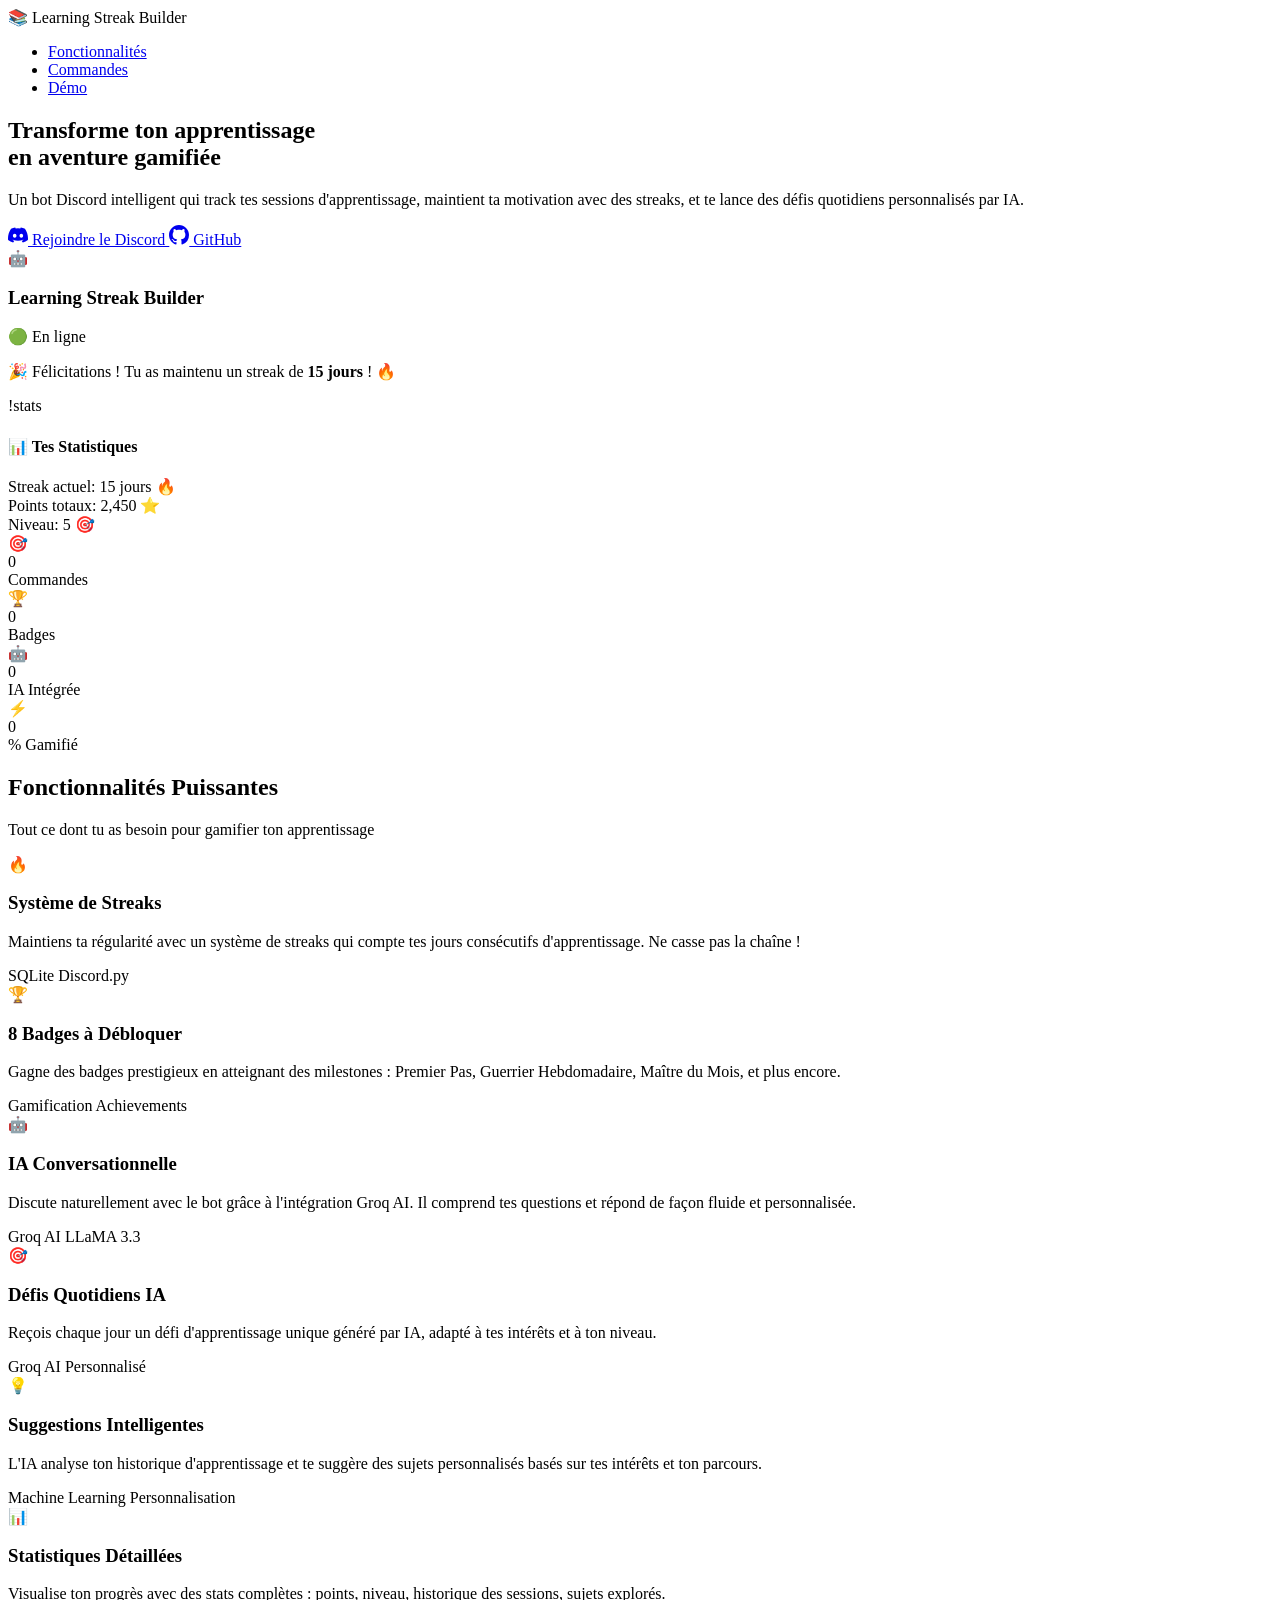
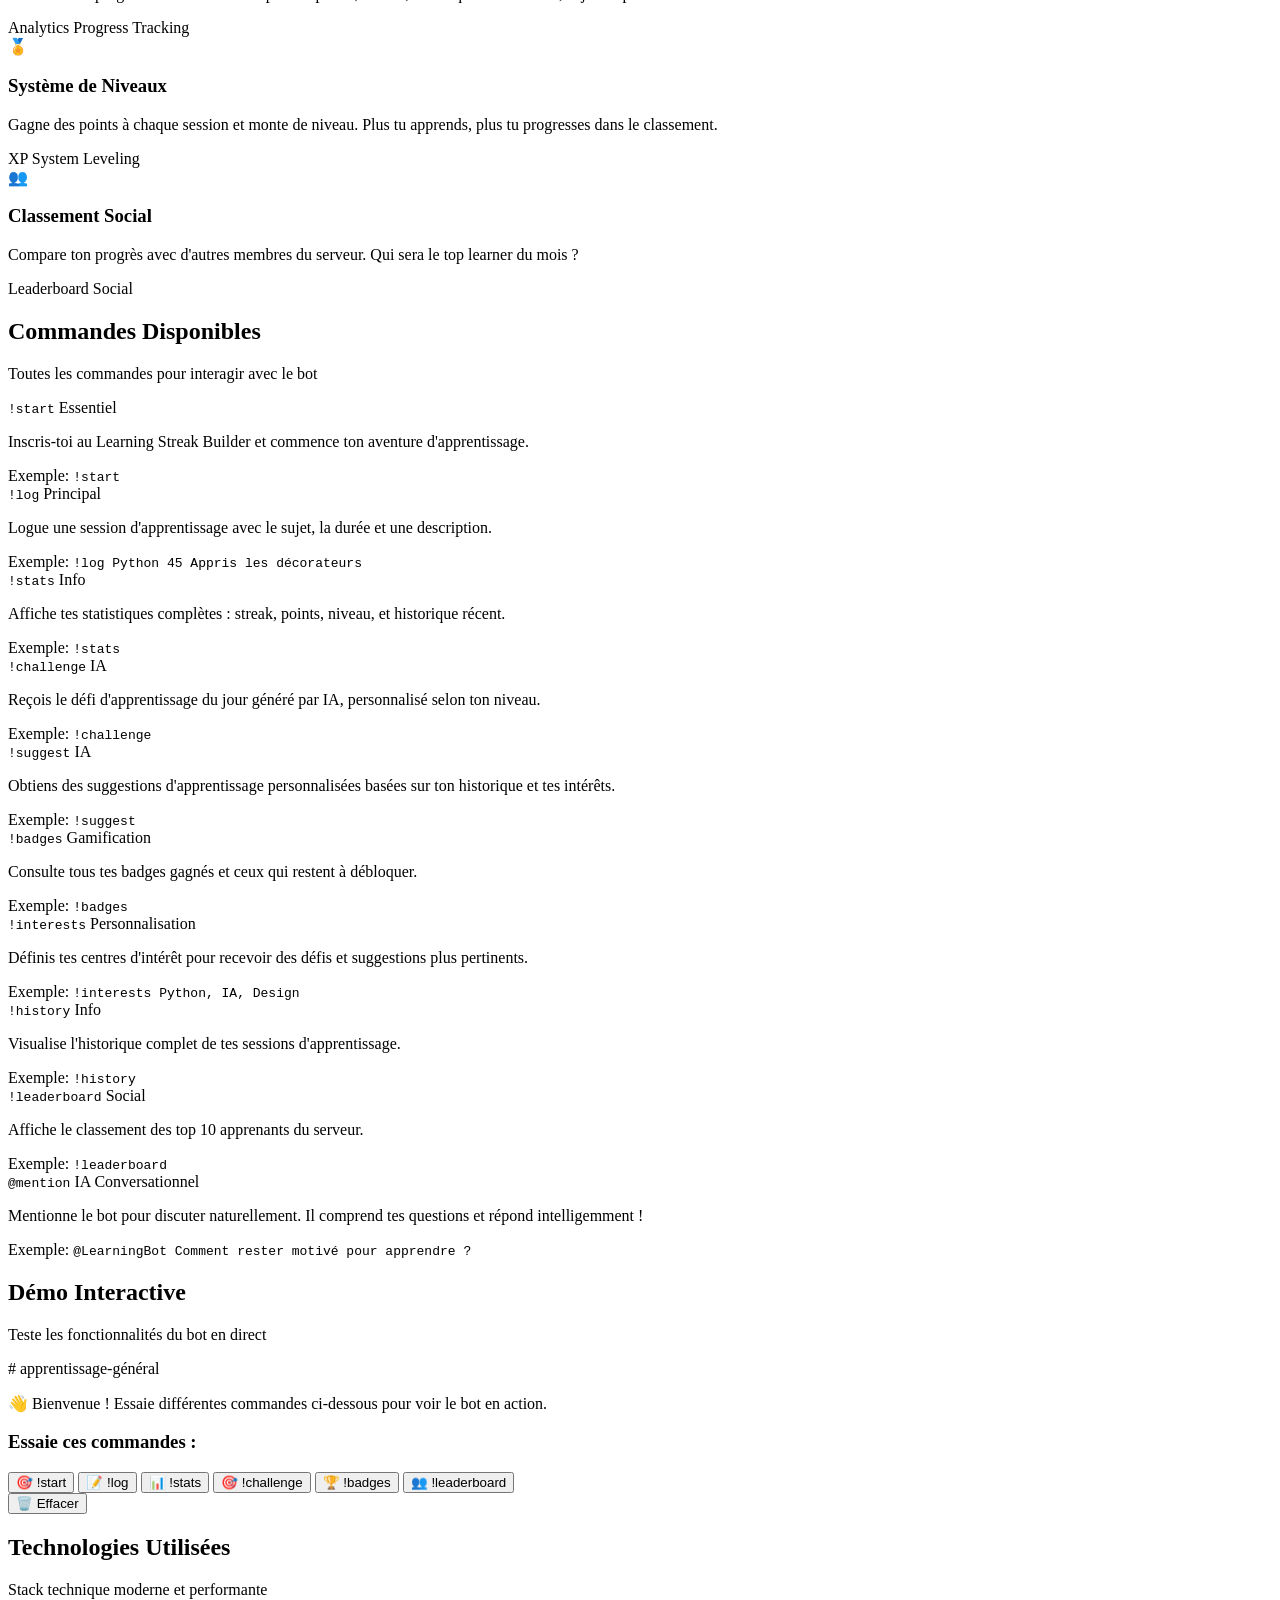
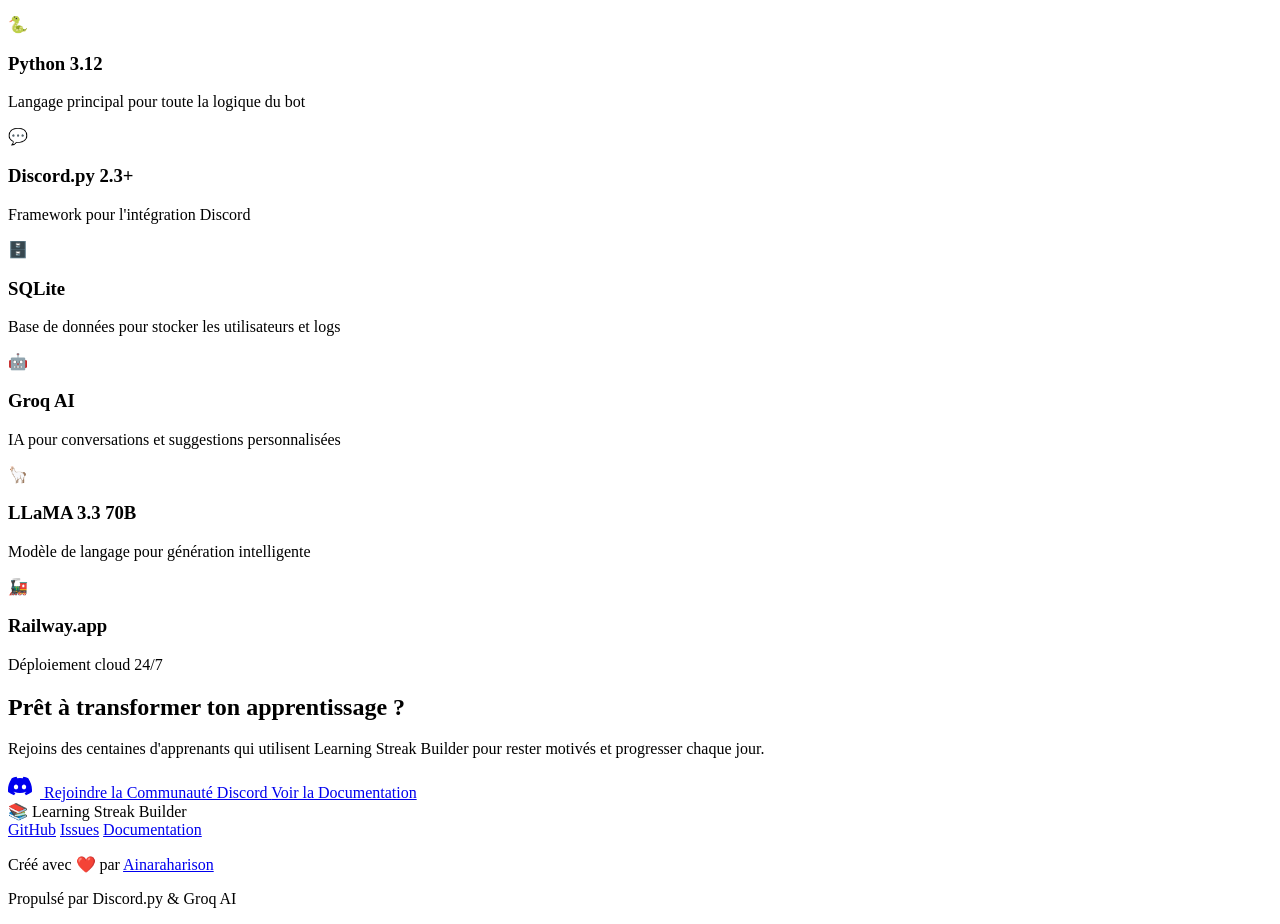
==== commit eaf2c2d3: "Update Discord link in index.html changement de mon adresse d'invitation discord" ====
--- a/website/index.html
+++ b/website/index.html
@@ -38,7 +38,7 @@
                     maintient ta motivation avec des streaks, et te lance des défis quotidiens personnalisés par IA.
                 </p>
                 <div class="hero-buttons">
-                    <a href="https://discord.gg/GWMWhjMC" target="_blank" class="btn btn-primary">
+                    <a href="https://discord.gg/auSku83C" target="_blank" class="btn btn-primary">
                         <svg width="20" height="20" viewBox="0 0 24 24" fill="currentColor">
                             <path d="M20.317 4.37a19.791 19.791 0 0 0-4.885-1.515a.074.074 0 0 0-.079.037c-.21.375-.444.864-.608 1.25a18.27 18.27 0 0 0-5.487 0a12.64 12.64 0 0 0-.617-1.25a.077.077 0 0 0-.079-.037A19.736 19.736 0 0 0 3.677 4.37a.07.07 0 0 0-.032.027C.533 9.046-.32 13.58.099 18.057a.082.082 0 0 0 .031.057a19.9 19.9 0 0 0 5.993 3.03a.078.078 0 0 0 .084-.028a14.09 14.09 0 0 0 1.226-1.994a.076.076 0 0 0-.041-.106a13.107 13.107 0 0 1-1.872-.892a.077.077 0 0 1-.008-.128a10.2 10.2 0 0 0 .372-.292a.074.074 0 0 1 .077-.01c3.928 1.793 8.18 1.793 12.062 0a.074.074 0 0 1 .078.01c.12.098.246.198.373.292a.077.077 0 0 1-.006.127a12.299 12.299 0 0 1-1.873.892a.077.077 0 0 0-.041.107c.36.698.772 1.362 1.225 1.993a.076.076 0 0 0 .084.028a19.839 19.839 0 0 0 6.002-3.03a.077.077 0 0 0 .032-.054c.5-5.177-.838-9.674-3.549-13.66a.061.061 0 0 0-.031-.03zM8.02 15.33c-1.183 0-2.157-1.085-2.157-2.419c0-1.333.956-2.419 2.157-2.419c1.21 0 2.176 1.096 2.157 2.42c0 1.333-.956 2.418-2.157 2.418zm7.975 0c-1.183 0-2.157-1.085-2.157-2.419c0-1.333.955-2.419 2.157-2.419c1.21 0 2.176 1.096 2.157 2.42c0 1.333-.946 2.418-2.157 2.418z"/>
                         </svg>
